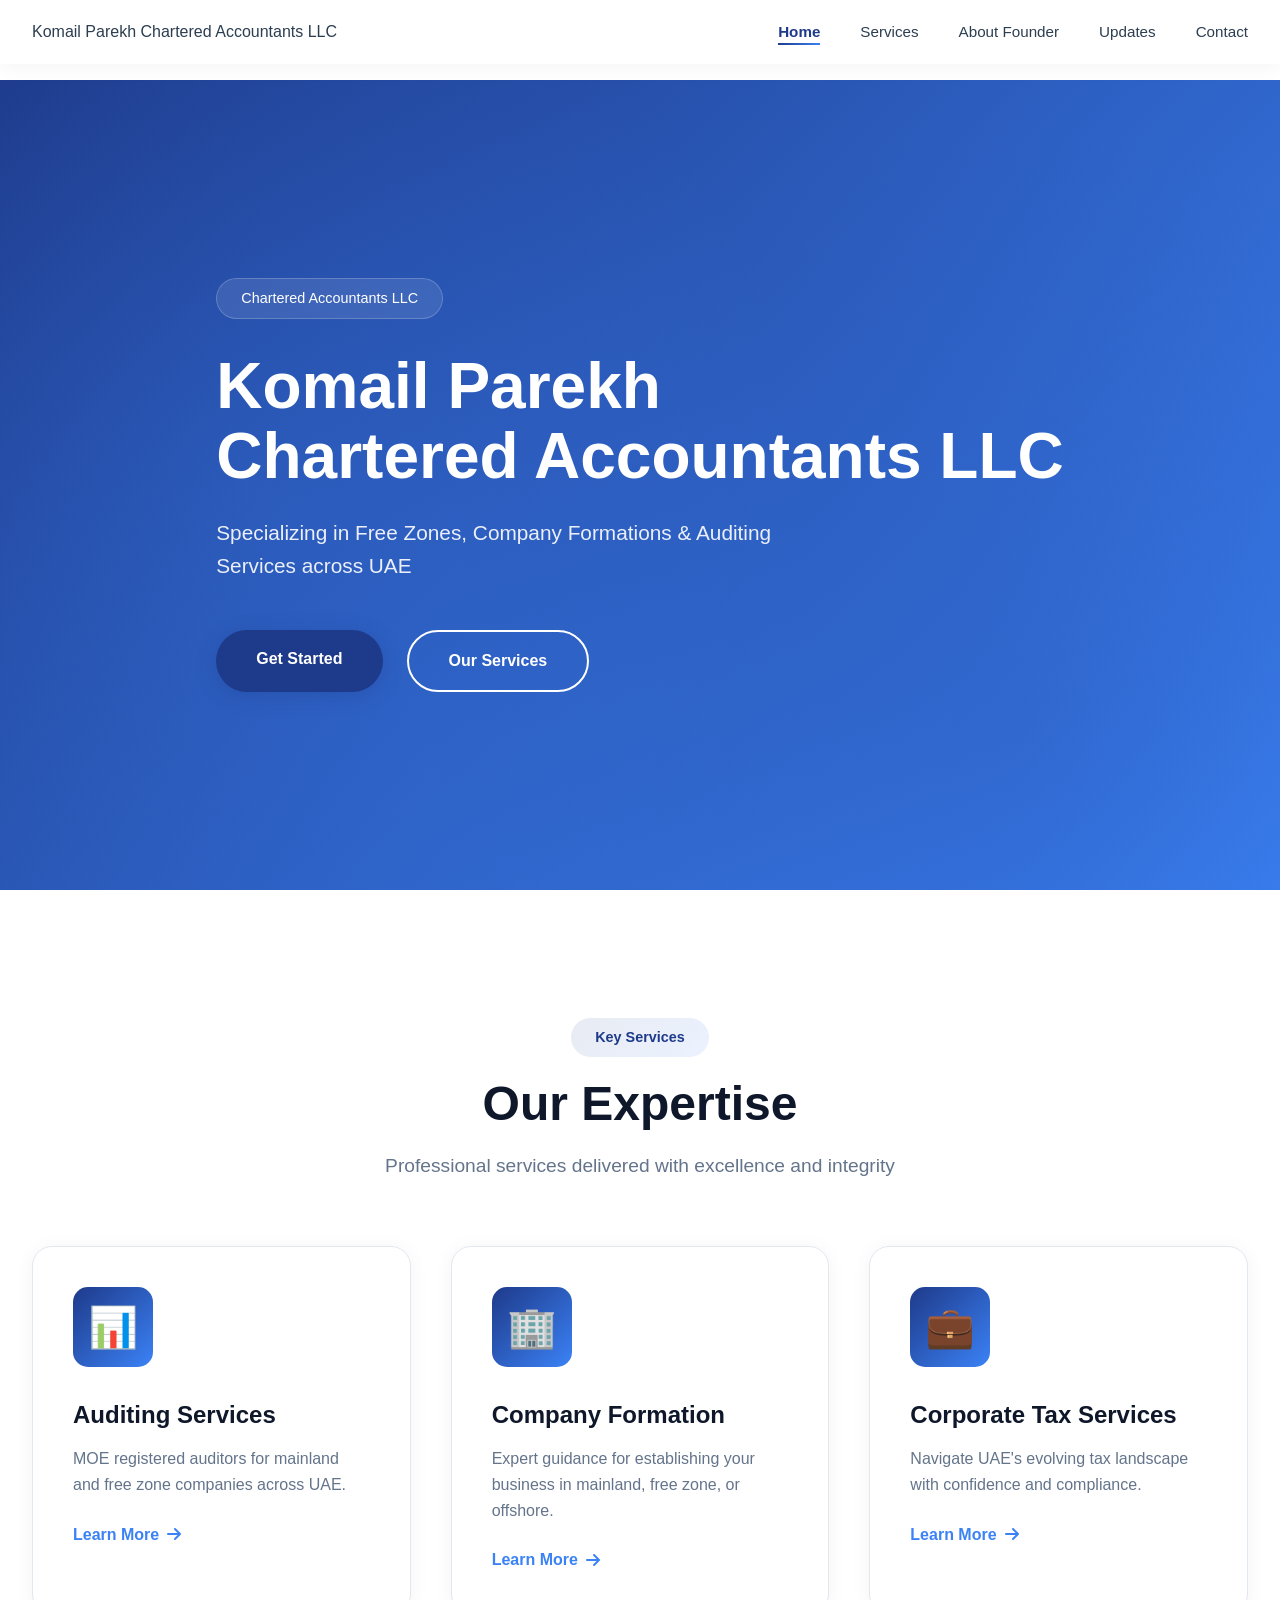
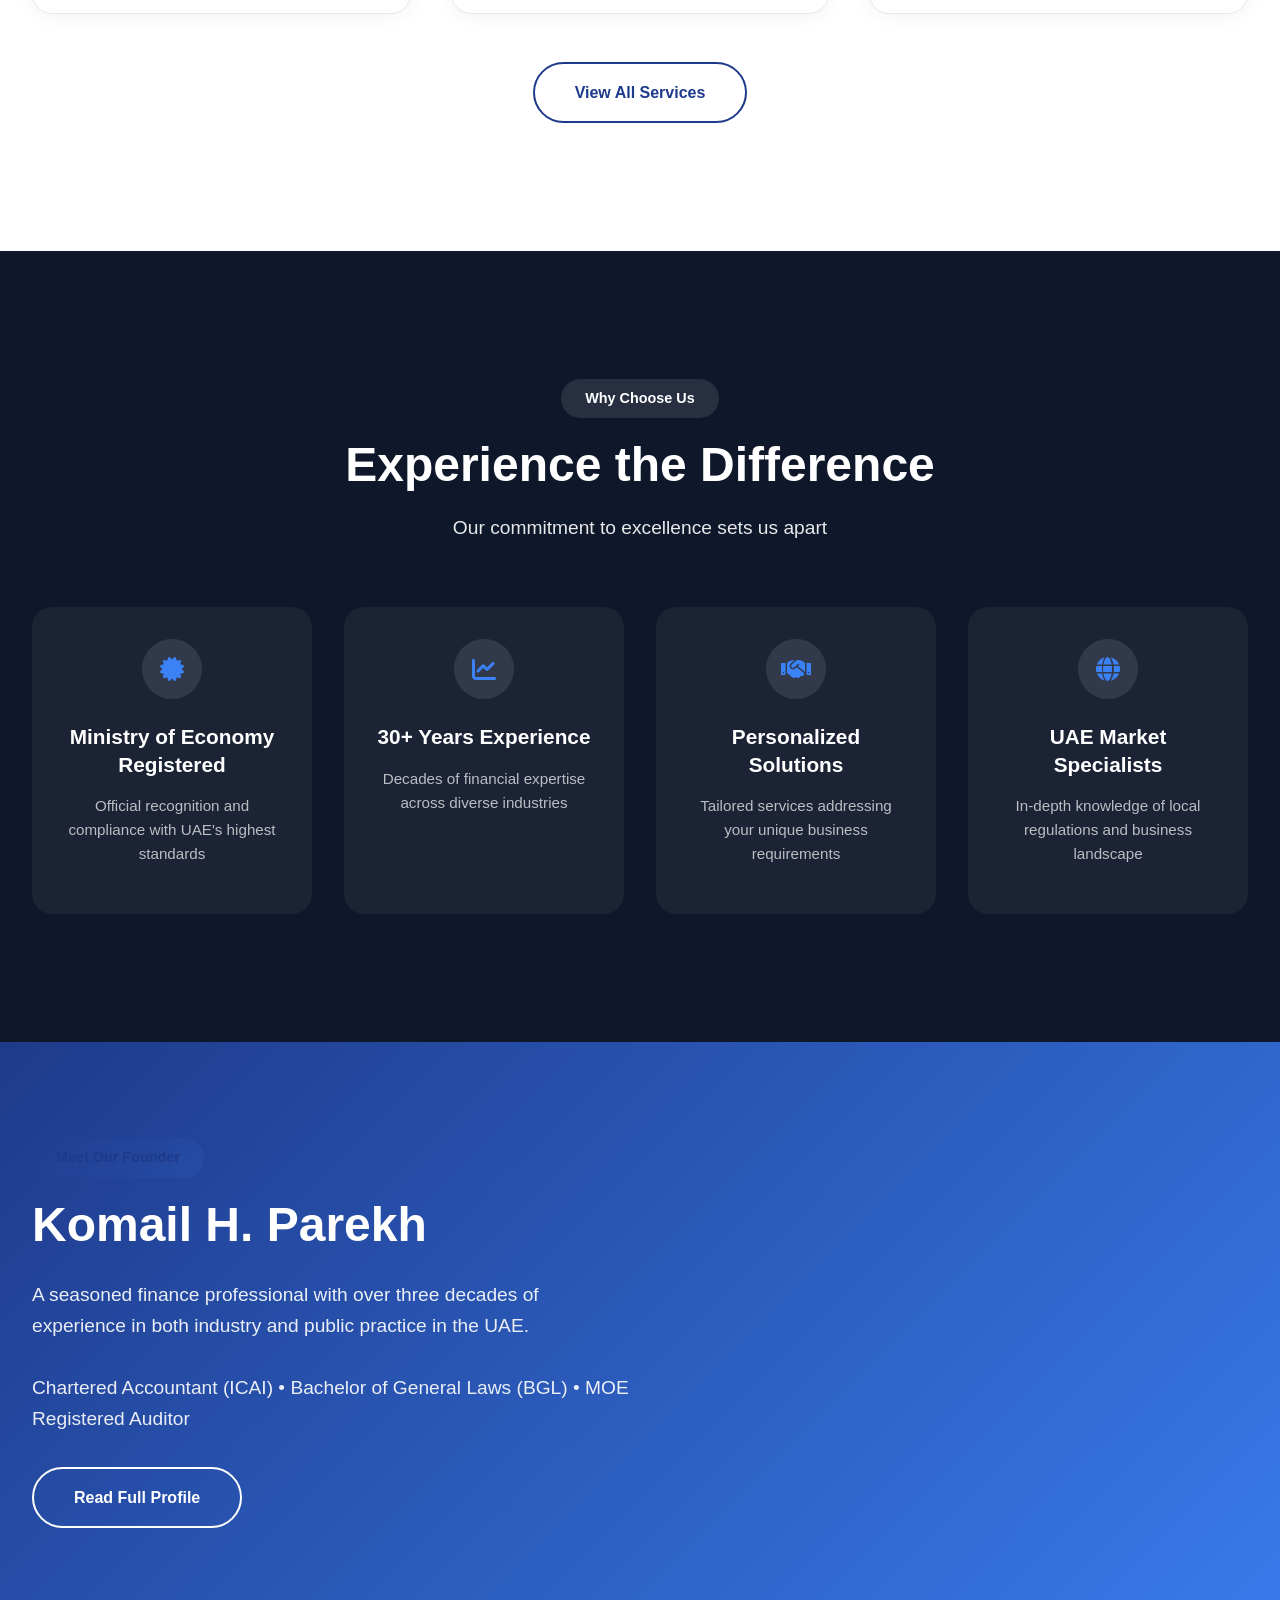
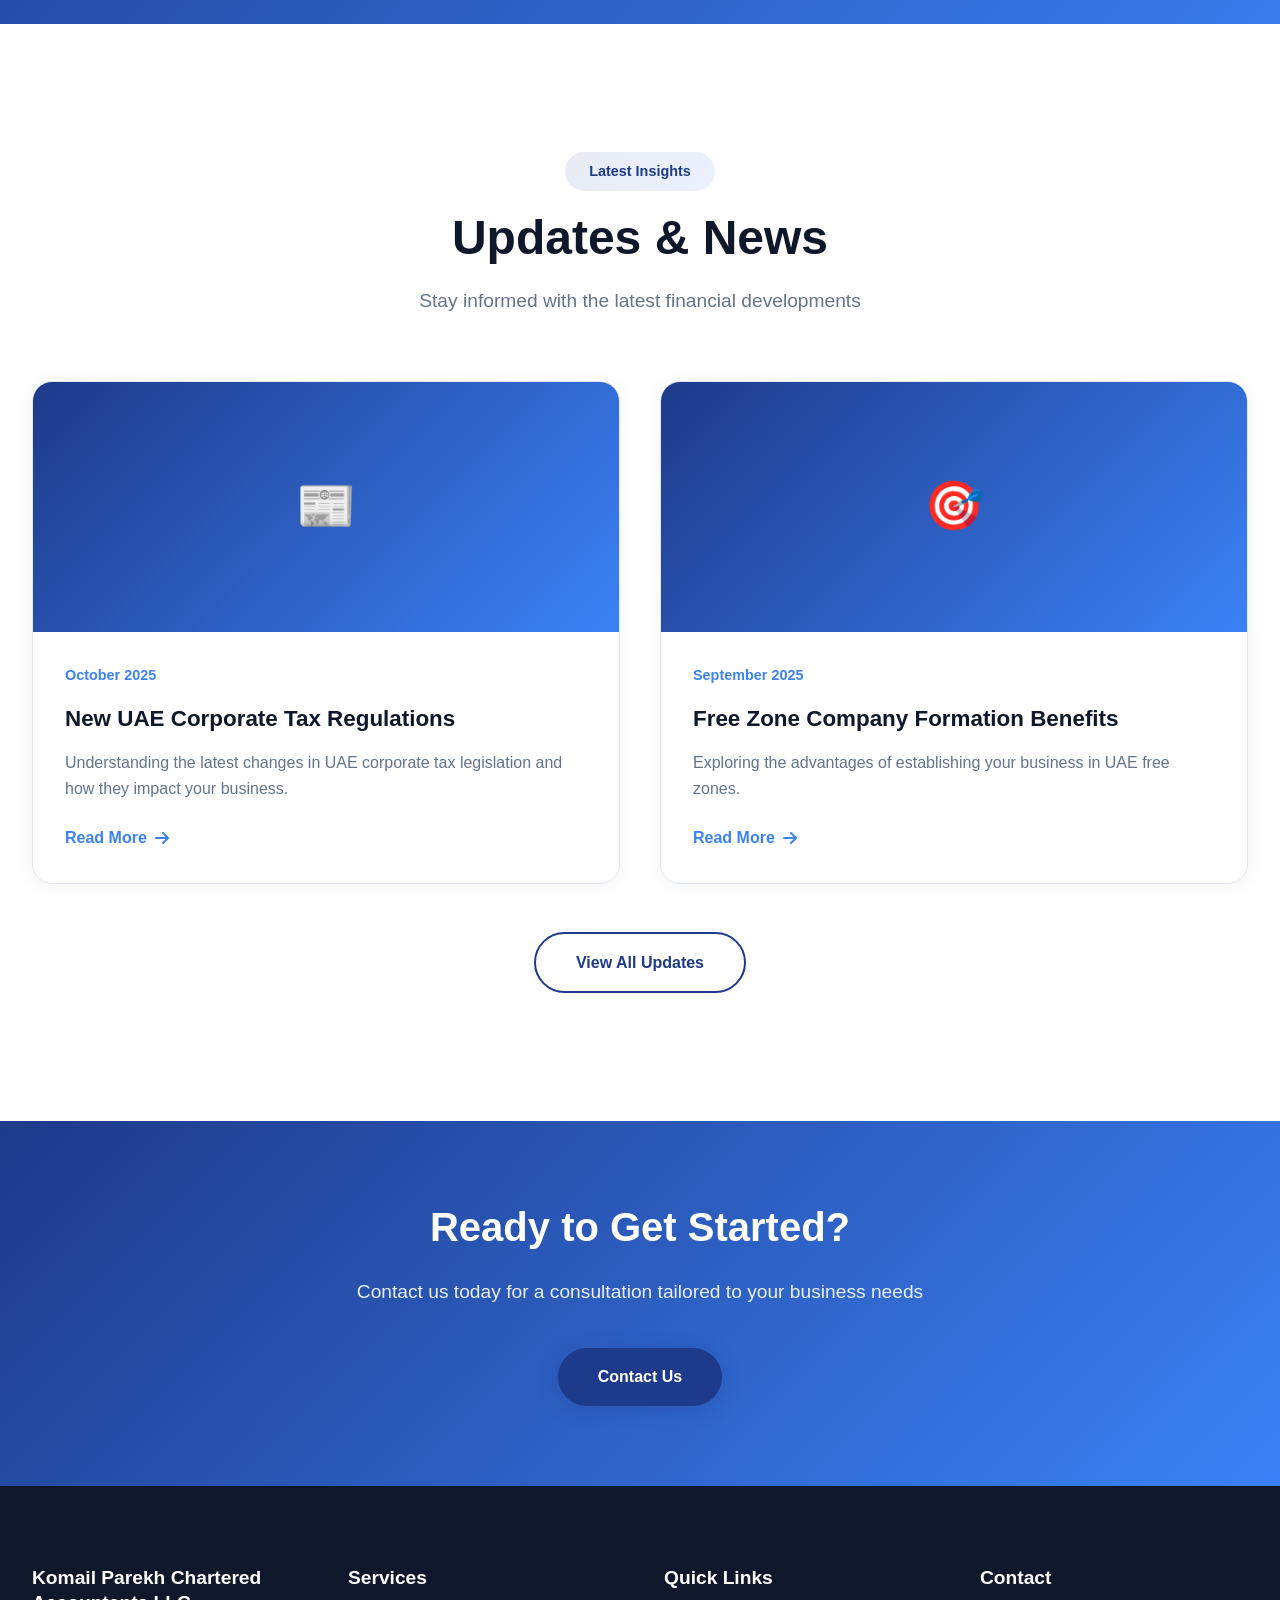
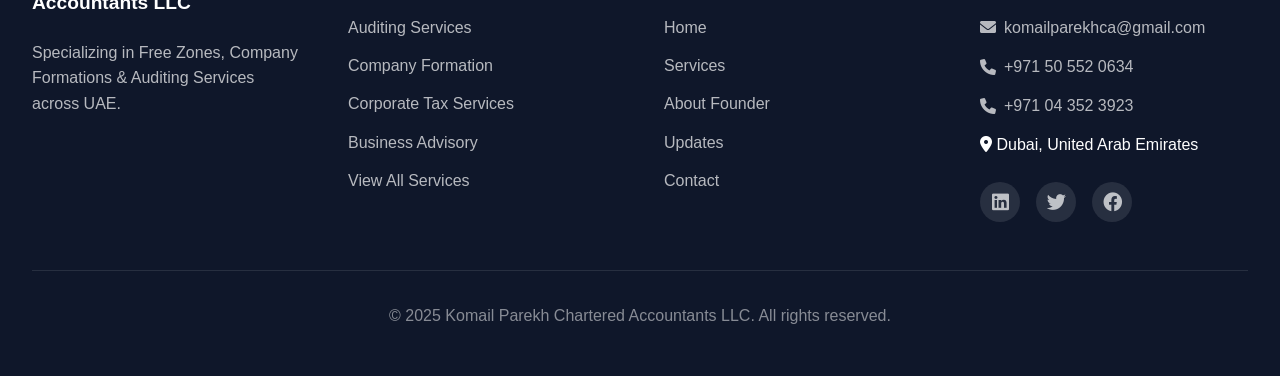
==== index.html @ 4aa8d6e7 "Fix HTML encoding issues in index.html" ====
<!DOCTYPE html>
<html lang="en">
<head>
    <meta charset="UTF-8">
    <meta name="viewport" content="width=device-width, initial-scale=1.0">
    <title>Komail Parekh Chartered Accountants LLC</title>
    <link rel="stylesheet" href="css/style.css">
    <link rel="stylesheet" href="https://cdnjs.cloudflare.com/ajax/libs/font-awesome/6.0.0/css/all.min.css">
</head>
<body>
    <!-- Navigation -->
    <nav id="navbar">
        <div class="nav-container">
            <div class="logo">Komail Parekh Chartered Accountants LLC</div>
            <ul class="nav-links" id="navLinks">
                <li><a href="index.html" class="active">Home</a></li>
                <li><a href="services.html">Services</a></li>
                <li><a href="about.html">About Founder</a></li>
                <li><a href="updates.html">Updates</a></li>
                <li><a href="contact.html">Contact</a></li>
            </ul>
            <div class="hamburger" id="hamburger">
                <div class="bar"></div>
                <div class="bar"></div>
                <div class="bar"></div>
            </div>
        </div>
    </nav>

    <!-- Hero Section -->
    <section class="hero" id="home">
        <div class="hero-content">
            <div class="hero-badge">Chartered Accountants LLC</div>
            <h1>Komail Parekh<br>Chartered Accountants LLC</h1>
            <p>Specializing in Free Zones, Company Formations & Auditing Services across UAE</p>
            <div class="cta-buttons">
                <a href="contact.html" class="btn btn-primary">Get Started</a>
                <a href="services.html" class="btn btn-secondary">Our Services</a>
            </div>
        </div>
    </section>

    <!-- Featured Services Section -->
    <section class="featured-services">
        <div class="section-header">
            <div class="section-badge">Key Services</div>
            <h2>Our Expertise</h2>
            <p>Professional services delivered with excellence and integrity</p>
        </div>
        <div class="featured-grid">
            <div class="featured-card">
                <div class="featured-icon">📊</div>
                <h3>Auditing Services</h3>
                <p>MOE registered auditors for mainland and free zone companies across UAE.</p>
                <a href="service-audit.html" class="featured-link">Learn More <i class="fas fa-arrow-right"></i></a>
            </div>
            <div class="featured-card">
                <div class="featured-icon">🏢</div>
                <h3>Company Formation</h3>
                <p>Expert guidance for establishing your business in mainland, free zone, or offshore.</p>
                <a href="service-company-formation.html" class="featured-link">Learn More <i class="fas fa-arrow-right"></i></a>
            </div>
            <div class="featured-card">
                <div class="featured-icon">💼</div>
                <h3>Corporate Tax Services</h3>
                <p>Navigate UAE's evolving tax landscape with confidence and compliance.</p>
                <a href="service-tax.html" class="featured-link">Learn More <i class="fas fa-arrow-right"></i></a>
            </div>
        </div>
        <div class="view-all-container">
            <a href="services.html" class="btn btn-outline">View All Services</a>
        </div>
    </section>

    <!-- Why Choose Us Section -->
    <section class="why-choose-us">
        <div class="section-header light">
            <div class="section-badge">Why Choose Us</div>
            <h2>Experience the Difference</h2>
            <p>Our commitment to excellence sets us apart</p>
        </div>
        <div class="features-grid">
            <div class="feature-card">
                <div class="feature-icon"><i class="fas fa-certificate"></i></div>
                <h3>Ministry of Economy Registered</h3>
                <p>Official recognition and compliance with UAE's highest standards</p>
            </div>
            <div class="feature-card">
                <div class="feature-icon"><i class="fas fa-chart-line"></i></div>
                <h3>30+ Years Experience</h3>
                <p>Decades of financial expertise across diverse industries</p>
            </div>
            <div class="feature-card">
                <div class="feature-icon"><i class="fas fa-handshake"></i></div>
                <h3>Personalized Solutions</h3>
                <p>Tailored services addressing your unique business requirements</p>
            </div>
            <div class="feature-card">
                <div class="feature-icon"><i class="fas fa-globe"></i></div>
                <h3>UAE Market Specialists</h3>
                <p>In-depth knowledge of local regulations and business landscape</p>
            </div>
        </div>
    </section>

    <!-- Founder Highlight -->
    <section class="founder-highlight">
        <div class="founder-container">
            <div class="founder-content">
                <div class="section-badge">Meet Our Founder</div>
                <h2>Komail H. Parekh</h2>
                <p>A seasoned finance professional with over three decades of experience in both industry and public practice in the UAE.</p>
                <p class="founder-credentials">Chartered Accountant (ICAI) • Bachelor of General Laws (BGL) • MOE Registered Auditor</p>
                <a href="about.html" class="btn btn-outline-light">Read Full Profile</a>
            </div>
        </div>
    </section>

    <!-- Updates Preview -->
    <section class="updates-preview">
        <div class="section-header">
            <div class="section-badge">Latest Insights</div>
            <h2>Updates & News</h2>
            <p>Stay informed with the latest financial developments</p>
        </div>
        <div class="updates-grid">
            <div class="update-card">
                <div class="update-image">📰</div>
                <div class="update-content">
                    <div class="update-date">October 2025</div>
                    <h3>New UAE Corporate Tax Regulations</h3>
                    <p>Understanding the latest changes in UAE corporate tax legislation and how they impact your business.</p>
                    <a href="updates.html" class="read-more">Read More <i class="fas fa-arrow-right"></i></a>
                </div>
            </div>
            <div class="update-card">
                <div class="update-image">🎯</div>
                <div class="update-content">
                    <div class="update-date">September 2025</div>
                    <h3>Free Zone Company Formation Benefits</h3>
                    <p>Exploring the advantages of establishing your business in UAE free zones.</p>
                    <a href="updates.html" class="read-more">Read More <i class="fas fa-arrow-right"></i></a>
                </div>
            </div>
        </div>
        <div class="view-all-container">
            <a href="updates.html" class="btn btn-outline">View All Updates</a>
        </div>
    </section>

    <!-- Contact CTA -->
    <section class="contact-cta">
        <div class="cta-container">
            <h2>Ready to Get Started?</h2>
            <p>Contact us today for a consultation tailored to your business needs</p>
            <a href="contact.html" class="btn btn-primary">Contact Us</a>
        </div>
    </section>

    <!-- Footer -->
    <footer>
        <div class="footer-container">
            <div class="footer-section">
                <h3>Komail Parekh Chartered Accountants LLC</h3>
                <p>Specializing in Free Zones, Company Formations & Auditing Services across UAE.</p>
            </div>
            <div class="footer-section">
                <h3>Services</h3>
                <ul>
                    <li><a href="service-audit.html">Auditing Services</a></li>
                    <li><a href="service-company-formation.html">Company Formation</a></li>
                    <li><a href="service-tax.html">Corporate Tax Services</a></li>
                    <li><a href="service-advisory.html">Business Advisory</a></li>
                    <li><a href="services.html">View All Services</a></li>
                </ul>
            </div>
            <div class="footer-section">
                <h3>Quick Links</h3>
                <ul>
                    <li><a href="index.html">Home</a></li>
                    <li><a href="services.html">Services</a></li>
                    <li><a href="about.html">About Founder</a></li>
                    <li><a href="updates.html">Updates</a></li>
                    <li><a href="contact.html">Contact</a></li>
                </ul>
            </div>
            <div class="footer-section">
                <h3>Contact</h3>
                <ul>
                    <li><a href="mailto:info@komailparekh.com"><i class="fas fa-envelope"></i> komailparekhca@gmail.com</a></li>
                    <li><a href="tel:+971"><i class="fas fa-phone"></i> +971 50 552 0634</a></li>
                    <li><a href="tel:+971"><i class="fas fa-phone"></i> +971 04 352 3923</a></li>
                    <li><i class="fas fa-map-marker-alt"></i> Dubai, United Arab Emirates</li>
                </ul>
                <div class="social-icons">
                    <a href="#"><i class="fab fa-linkedin"></i></a>
                    <a href="#"><i class="fab fa-twitter"></i></a>
                    <a href="#"><i class="fab fa-facebook"></i></a>
                </div>
            </div>
        </div>
        <div class="footer-bottom">
            <p>&copy; 2025 Komail Parekh Chartered Accountants LLC. All rights reserved.</p>
        </div>
    </footer>

    <script src="js/script.js"></script>
</body>

</html>
---- css/style.css ----
/* General Styles */
* {
    margin: 0;
    padding: 0;
    box-sizing: border-box;
}

:root {
    --primary-color: #1e3a8a;
    --secondary-color: #3b82f6;
    --accent-color: #e0f2fe;
    --text-color: #2c3e50;
    --light-text: #64748b;
    --bg-color: #ffffff;
    --light-bg: #f8fafc;
    --dark-bg: #0f172a;
    --border-color: #e2e8f0;
    --container-width: 1400px;
    --transition: all 0.3s ease;
    --shadow-sm: 0 2px 20px rgba(0, 0, 0, 0.05);
    --shadow-md: 0 4px 30px rgba(0, 0, 0, 0.1);
    --shadow-lg: 0 10px 50px rgba(30, 58, 138, 0.15);
    --border-radius: 20px;
    --gradient: linear-gradient(135deg, #1e3a8a 0%, #3b82f6 100%);
}

body {
    font-family: 'Segoe UI', Tahoma, Geneva, Verdana, sans-serif;
    overflow-x: hidden;
    background: var(--bg-color);
    color: var(--text-color);
    line-height: 1.6;
}

h1, h2, h3, h4, h5, h6 {
    font-weight: 700;
    line-height: 1.3;
    color: var(--dark-bg);
}

p {
    margin-bottom: 1rem;
}

a {
    text-decoration: none;
    color: var(--primary-color);
    transition: var(--transition);
}

ul {
    list-style: none;
}

.container {
    max-width: var(--container-width);
    margin: 0 auto;
    padding: 0 2rem;
}

/* Buttons */
.btn {
    display: inline-block;
    padding: 1rem 2.5rem;
    border-radius: 50px;
    font-size: 1rem;
    font-weight: 600;
    cursor: pointer;
    transition: var(--transition);
    text-align: center;
}

.btn-primary {
    background: var(--primary-color);
    color: white;
    box-shadow: 0 4px 20px rgba(30, 58, 138, 0.3);
    border: none;
}

.btn-primary:hover {
    background: #15296d;
    transform: translateY(-2px);
    box-shadow: 0 6px 30px rgba(30, 58, 138, 0.4);
}

.btn-secondary {
    background: transparent;
    color: white;
    border: 2px solid white;
}

.btn-secondary:hover {
    background: rgba(255, 255, 255, 0.1);
    transform: translateY(-2px);
}

.btn-outline {
    background: transparent;
    color: var(--primary-color);
    border: 2px solid var(--primary-color);
}

.btn-outline:hover {
    background: var(--primary-color);
    color: white;
    transform: translateY(-2px);
}

.btn-outline-light {
    background: transparent;
    color: white;
    border: 2px solid white;
}

.btn-outline-light:hover {
    background: rgba(255, 255, 255, 0.1);
    transform: translateY(-2px);
}

/* Navigation */
nav {
    position: fixed;
    top: 0;
    width: 100%;
    background: rgba(255, 255, 255, 0.98);
    backdrop-filter: blur(10px);
    box-shadow: var(--shadow-sm);
    z-index: 1000;
    transition: var(--transition);
}

nav.scrolled {
    box-shadow: var(--shadow-md);
}

.nav-container {
    max-width: var(--container-width);
    margin: 0 auto;
    display: flex;
    justify-content: space-between;
    align-items: center;
    padding: 1.2rem 2rem;
}

.logo {
    display: flex;
    align-items: center;
}

.logo a {
    display: flex;
    align-items: center;
    text-decoration: none;
}

.logo img {
    height: 50px;
    width: auto;
    max-width: 250px;
    object-fit: contain;
    transition: var(--transition);
}

.logo img:hover {
    opacity: 0.8;
}

.nav-links {
    display: flex;
    gap: 2.5rem;
}

.nav-links a {
    text-decoration: none;
    color: var(--text-color);
    font-weight: 500;
    font-size: 0.95rem;
    position: relative;
}

.nav-links a::after {
    content: '';
    position: absolute;
    bottom: -5px;
    left: 0;
    width: 0;
    height: 2px;
    background: var(--gradient);
    transition: width 0.3s ease;
}

.nav-links a:hover::after,
.nav-links a.active::after {
    width: 100%;
}

.nav-links a.active {
    color: var(--primary-color);
    font-weight: 600;
}

.hamburger {
    display: none;
    cursor: pointer;
    z-index: 1001;
}

.hamburger .bar {
    width: 25px;
    height: 3px;
    margin: 5px 0;
    background-color: var(--text-color);
    transition: var(--transition);
}

/* Hero Section */
.hero {
    margin-top: 80px;
    min-height: 90vh;
    background: var(--gradient);
    position: relative;
    display: flex;
    align-items: center;
    overflow: hidden;
}

.hero::before {
    content: '';
    position: absolute;
    top: 0;
    left: 0;
    right: 0;
    bottom: 0;
    background: 
        radial-gradient(circle at 20% 50%, rgba(59, 130, 246, 0.2) 0%, transparent 50%),
        radial-gradient(circle at 80% 80%, rgba(30, 58, 138, 0.2) 0%, transparent 50%);
    animation: pulse 8s ease-in-out infinite;
}

@keyframes pulse {
    0%, 100% { opacity: 1; }
    50% { opacity: 0.8; }
}

.hero-content {
    max-width: var(--container-width);
    margin: 0 auto;
    padding: 0 2rem;
    position: relative;
    z-index: 1;
}

.hero-badge {
    display: inline-block;
    padding: 0.5rem 1.5rem;
    background: rgba(255, 255, 255, 0.1);
    backdrop-filter: blur(10px);
    border: 1px solid rgba(255, 255, 255, 0.2);
    border-radius: 50px;
    color: white;
    font-size: 0.9rem;
    margin-bottom: 2rem;
    animation: fadeInUp 0.8s ease;
}

.hero h1 {
    font-size: 4rem;
    color: white;
    margin-bottom: 1.5rem;
    line-height: 1.1;
    font-weight: 800;
    animation: fadeInUp 0.8s ease 0.2s backwards;
}

.hero p {
    font-size: 1.3rem;
    color: rgba(255, 255, 255, 0.9);
    margin-bottom: 3rem;
    max-width: 600px;
    animation: fadeInUp 0.8s ease 0.4s backwards;
}

.cta-buttons {
    display: flex;
    gap: 1.5rem;
    animation: fadeInUp 0.8s ease 0.6s backwards;
}

/* Page Header */
.page-header {
    margin-top: 80px;
    padding: 6rem 0;
    background: var(--gradient);
    color: white;
    text-align: center;
}

.page-header-content {
    max-width: 800px;
    margin: 0 auto;
    padding: 0 2rem;
}

.page-header h1 {
    font-size: 3.5rem;
    color: white;
    margin-bottom: 1rem;
}

.page-header p {
    font-size: 1.3rem;
    color: rgba(255, 255, 255, 0.9);
    max-width: 600px;
    margin: 0 auto;
}

/* Service Header */
.service-header {
    margin-top: 80px;
    padding: 8rem 0;
    background: var(--gradient);
    color: white;
    text-align: center;
    position: relative;
    overflow: hidden;
}

.service-header::before {
    content: '';
    position: absolute;
    top: 0;
    left: 0;
    right: 0;
    bottom: 0;
    background-size: cover;
    background-position: center;
    opacity: 0.2;
    mix-blend-mode: overlay;
}

.audit-bg::before {
    background-image: url('../images/audit-bg.jpg');
}

.service-header-content {
    max-width: 800px;
    margin: 0 auto;
    padding: 0 2rem;
    position: relative;
    z-index: 1;
}

.service-badge {
    display: inline-block;
    padding: 0.5rem 1.5rem;
    background: rgba(255, 255, 255, 0.1);
    backdrop-filter: blur(10px);
    border: 1px solid rgba(255, 255, 255, 0.2);
    border-radius: 50px;
    color: white;
    font-size: 0.9rem;
    margin-bottom: 2rem;
}

.service-header h1 {
    font-size: 3.5rem;
    color: white;
    margin-bottom: 1rem;
}

.service-header p {
    font-size: 1.3rem;
    color: rgba(255, 255, 255, 0.9);
    max-width: 600px;
    margin: 0 auto;
}

/* Section Header */
.section-header {
    text-align: center;
    margin-bottom: 4rem;
}

.section-header.light {
    color: white;
}

.section-header.light h2 {
    color: white;
}

.section-badge {
    display: inline-block;
    padding: 0.5rem 1.5rem;
    background: linear-gradient(135deg, rgba(30, 58, 138, 0.1) 0%, rgba(59, 130, 246, 0.1) 100%);
    border-radius: 50px;
    color: var(--primary-color);
    font-size: 0.9rem;
    font-weight: 600;
    margin-bottom: 1rem;
}

.section-header.light .section-badge {
    background: rgba(255, 255, 255, 0.1);
    color: white;
}

.section-header h2 {
    font-size: 3rem;
    margin-bottom: 1rem;
    font-weight: 800;
}

.section-header p {
    font-size: 1.2rem;
    color: var(--light-text);
    max-width: 600px;
    margin: 0 auto;
}

.section-header.light p {
    color: rgba(255, 255, 255, 0.9);
}

/* Featured Services Section */
.featured-services {
    padding: 8rem 2rem;
    max-width: var(--container-width);
    margin: 0 auto;
}

.featured-grid {
    display: grid;
    grid-template-columns: repeat(auto-fit, minmax(350px, 1fr));
    gap: 2.5rem;
    margin-bottom: 3rem;
}

.featured-card {
    background: white;
    padding: 2.5rem;
    border-radius: var(--border-radius);
    box-shadow: var(--shadow-sm);
    transition: var(--transition);
    border: 1px solid var(--border-color);
}

.featured-card:hover {
    transform: translateY(-10px);
    box-shadow: var(--shadow-lg);
}

.featured-icon {
    width: 80px;
    height: 80px;
    background: var(--gradient);
    border-radius: 15px;
    display: flex;
    align-items: center;
    justify-content: center;
    font-size: 2.5rem;
    margin-bottom: 2rem;
    color: white;
}

.featured-card h3 {
    font-size: 1.5rem;
    margin-bottom: 1rem;
}

.featured-card p {
    color: var(--light-text);
    margin-bottom: 1.5rem;
}

.featured-link {
    color: var(--secondary-color);
    font-weight: 600;
    display: inline-flex;
    align-items: center;
    gap: 0.5rem;
    transition: var(--transition);
}

.featured-link:hover {
    gap: 0.8rem;
    color: var(--primary-color);
}

.view-all-container {
    text-align: center;
    margin-top: 2rem;
}

/* Why Choose Us */
.why-choose-us {
    padding: 8rem 2rem;
    background: var(--dark-bg);
    color: white;
}

.features-grid {
    max-width: var(--container-width);
    margin: 0 auto;
    display: grid;
    grid-template-columns: repeat(auto-fit, minmax(250px, 1fr));
    gap: 2rem;
}

.feature-card {
    background: rgba(255, 255, 255, 0.05);
    border-radius: var(--border-radius);
    padding: 2rem;
    text-align: center;
    transition: var(--transition);
}

.feature-card:hover {
    transform: translateY(-10px);
    background: rgba(255, 255, 255, 0.1);
}

.feature-icon {
    width: 60px;
    height: 60px;
    background: rgba(255, 255, 255, 0.1);
    border-radius: 50%;
    display: flex;
    align-items: center;
    justify-content: center;
    font-size: 1.5rem;
    margin: 0 auto 1.5rem;
    color: var(--secondary-color);
}

.feature-card h3 {
    color: white;
    font-size: 1.3rem;
    margin-bottom: 1rem;
}

.feature-card p {
    color: rgba(255, 255, 255, 0.7);
    font-size: 0.95rem;
}

/* Founder Highlight */
.founder-highlight {
    padding: 6rem 2rem;
    background: url('../images/pattern-bg.jpg') center/cover;
    background-color: var(--primary-color);
    position: relative;
}

.founder-highlight::before {
    content: '';
    position: absolute;
    top: 0;
    left: 0;
    right: 0;
    bottom: 0;
    background: var(--gradient);
    opacity: 0.9;
}

.founder-container {
    max-width: var(--container-width);
    margin: 0 auto;
    position: relative;
    z-index: 1;
}

.founder-content {
    color: white;
    max-width: 600px;
}

.founder-content h2 {
    font-size: 3rem;
    color: white;
    margin-bottom: 1.5rem;
}

.founder-content p {
    font-size: 1.2rem;
    color: rgba(255, 255, 255, 0.9);
    margin-bottom: 2rem;
}

.founder-credentials {
    font-size: 1.1rem;
    color: rgba(255, 255, 255, 0.8);
    margin-bottom: 2.5rem;
}

/* Founder Spotlight Section */
.founder-spotlight {
    padding: 5rem 0;
    background-color: var(--light-bg);
}

.founder-spotlight-content {
    display: flex;
    align-items: center;
    gap: 3rem;
    max-width: 1100px;
    margin: 0 auto;
}

.founder-image {
    flex: 0 0 350px;
}

.founder-image img {
    width: 100%;
    height: auto;
    border-radius: 10px;
    box-shadow: var(--shadow-md);
    transition: transform 0.3s ease;
}

.founder-image img:hover {
    transform: scale(1.02);
}

.founder-details {
    flex: 1;
}

.founder-details h2 {
    color: var(--primary-color);
    font-size: 1.8rem;
    margin-bottom: 0.5rem;
}

.founder-details h3 {
    font-size: 2.2rem;
    margin-bottom: 0.5rem;
    color: var(--dark-bg);
}

.founder-title {
    color: var(--secondary-color);
    font-size: 1.2rem;
    font-weight: 500;
    margin-bottom: 1.5rem;
}

.founder-details p {
    color: var(--light-text);
    line-height: 1.8;
    margin-bottom: 1.5rem;
}

.founder-details .btn {
    margin-top: 1rem;
}

/* Updates Preview */
.updates-preview {
    padding: 8rem 2rem;
    max-width: var(--container-width);
    margin: 0 auto;
}

.updates-grid {
    display: grid;
    grid-template-columns: repeat(auto-fit, minmax(350px, 1fr));
    gap: 2.5rem;
    margin-bottom: 3rem;
}

.update-card {
    background: white;
    border-radius: var(--border-radius);
    overflow: hidden;
    box-shadow: var(--shadow-sm);
    transition: var(--transition);
    border: 1px solid var(--border-color);
}

.update-card:hover {
    transform: translateY(-10px);
    box-shadow: var(--shadow-lg);
}

.update-image {
    width: 100%;
    height: 250px;
    background: var(--gradient);
    display: flex;
    align-items: center;
    justify-content: center;
    font-size: 3rem;
    color: white;
}

.update-content {
    padding: 2rem;
}

.update-date {
    color: var(--secondary-color);
    font-size: 0.9rem;
    font-weight: 600;
    margin-bottom: 1rem;
}

.update-card h3 {
    font-size: 1.4rem;
    margin-bottom: 1rem;
    line-height: 1.4;
}

.update-card p {
    color: var(--light-text);
    margin-bottom: 1.5rem;
}

.read-more {
    color: var(--secondary-color);
    font-weight: 600;
    display: inline-flex;
    align-items: center;
    gap: 0.5rem;
    transition: var(--transition);
}

.read-more:hover {
    gap: 1rem;
    color: var(--primary-color);
}

/* Contact CTA */
.contact-cta {
    padding: 5rem 2rem;
    background: var(--gradient);
    text-align: center;
    color: white;
}

.cta-container {
    max-width: 700px;
    margin: 0 auto;
}

.contact-cta h2 {
    font-size: 2.5rem;
    color: white;
    margin-bottom: 1.5rem;
}

.contact-cta p {
    font-size: 1.2rem;
    color: rgba(255, 255, 255, 0.9);
    margin-bottom: 2.5rem;
}

/* Footer */
footer {
    background: var(--dark-bg);
    color: white;
    padding: 5rem 2rem 2rem;
}

.footer-container {
    max-width: var(--container-width);
    margin: 0 auto;
    display: grid;
    grid-template-columns: repeat(auto-fit, minmax(250px, 1fr));
    gap: 3rem;
    margin-bottom: 3rem;
}

.footer-section h3 {
    color: white;
    margin-bottom: 1.5rem;
    font-size: 1.2rem;
}

.footer-section p {
    color: rgba(255, 255, 255, 0.7);
    margin-bottom: 1rem;
}

.footer-section ul li {
    margin-bottom: 0.8rem;
}

.footer-section a {
    color: rgba(255, 255, 255, 0.7);
    text-decoration: none;
    transition: var(--transition);
    display: inline-flex;
    align-items: center;
    gap: 0.5rem;
}

.footer-section a:hover {
    color: var(--secondary-color);
}

.social-icons {
    display: flex;
    gap: 1rem;
    margin-top: 1.5rem;
}

.social-icons a {
    width: 40px;
    height: 40px;
    border-radius: 50%;
    background: rgba(255, 255, 255, 0.1);
    display: flex;
    align-items: center;
    justify-content: center;
    font-size: 1.2rem;
}

.social-icons a:hover {
    background: rgba(255, 255, 255, 0.2);
    transform: translateY(-5px);
}

.footer-bottom {
    text-align: center;
    padding-top: 2rem;
    border-top: 1px solid rgba(255, 255, 255, 0.1);
    color: rgba(255, 255, 255, 0.5);
}

/* Services Overview Page */
.services-overview {
    padding: 5rem 2rem 8rem;
    max-width: var(--container-width);
    margin: 0 auto;
}

.services-grid {
    display: grid;
    grid-template-columns: repeat(auto-fit, minmax(350px, 1fr));
    gap: 2.5rem;
}

.service-card {
    background: white;
    padding: 3rem 2rem;
    border-radius: var(--border-radius);
    box-shadow: var(--shadow-sm);
    transition: var(--transition);
    border: 1px solid var(--border-color);
    text-align: center;
}

.service-card:hover {
    transform: translateY(-10px);
    box-shadow: var(--shadow-lg);
}

.service-icon {
    width: 80px;
    height: 80px;
    background: var(--gradient);
    border-radius: 15px;
    display: flex;
    align-items: center;
    justify-content: center;
    font-size: 2.5rem;
    margin: 0 auto 2rem;
    color: white;
}

.service-card h3 {
    font-size: 1.5rem;
    margin-bottom: 1rem;
}

.service-card p {
    color: var(--light-text);
    margin-bottom: 2rem;
}

/* Testimonials */
.testimonials {
    padding: 5rem 2rem;
    background: var(--light-bg);
}

.testimonial-slider {
    max-width: var(--container-width);
    margin: 0 auto;
    display: flex;
    flex-wrap: nowrap;
    overflow-x: auto;
    gap: 2rem;
    padding-bottom: 2rem;
    scrollbar-width: none;
    -ms-overflow-style: none;
}

.testimonial-slider::-webkit-scrollbar {
    display: none;
}

.testimonial {
    min-width: 400px;
    flex: 0 0 400px;
}

.testimonial-content {
    background: white;
    padding: 2.5rem;
    border-radius: var(--border-radius);
    box-shadow: var(--shadow-sm);
    position: relative;
}

.testimonial-content::before {
    content: '"';
    position: absolute;
    top: 1rem;
    left: 1.5rem;
    font-size: 5rem;
    line-height: 1;
    color: rgba(59, 130, 246, 0.1);
    font-family: Georgia, serif;
}

.testimonial-content p {
    margin-bottom: 1.5rem;
    font-style: italic;
    line-height: 1.8;
    color: var(--text-color);
    position: relative;
    z-index: 1;
}

.testimonial-author h4 {
    color: var(--primary-color);
    margin-bottom: 0.2rem;
}

.testimonial-author p {
    color: var(--light-text);
    font-size: 0.9rem;
    margin-bottom: 0;
}

/* Service Description */
.service-description {
    padding: 5rem 2rem;
}

.service-content {
    max-width: 800px;
    margin: 0 auto;
    text-align: center;
}

.service-main-icon {
    font-size: 4rem;
    margin-bottom: 2rem;
}

.service-content h2 {
    font-size: 2.5rem;
    margin-bottom: 2rem;
}

.service-content p {
    line-height: 1.8;
    margin-bottom: 1.5rem;
    color: var(--light-text);
}

/* Service Features */
.service-features {
    padding: 5rem 2rem;
    background: var(--light-bg);
}

.service-features h2 {
    text-align: center;
    font-size: 2.2rem;
    margin-bottom: 3rem;
}

.features-flex {
    display: flex;
    flex-wrap: wrap;
    gap: 2rem;
    justify-content: center;
    max-width: var(--container-width);
    margin: 0 auto;
}

.feature-box {
    background: white;
    padding: 2.5rem;
    border-radius: var(--border-radius);
    box-shadow: var(--shadow-sm);
    transition: var(--transition);
    flex: 1 1 300px;
    max-width: 400px;
    text-align: center;
}

.feature-box:hover {
    transform: translateY(-10px);
    box-shadow: var(--shadow-lg);
}

.feature-box-icon {
    width: 70px;
    height: 70px;
    border-radius: 50%;
    background: var(--gradient);
    display: flex;
    align-items: center;
    justify-content: center;
    font-size: 1.8rem;
    color: white;
    margin: 0 auto 1.5rem;
}

.feature-box h3 {
    font-size: 1.4rem;
    margin-bottom: 1rem;
}

.feature-box p {
    color: var(--light-text);
    line-height: 1.7;
}

/* Service Benefits */
.service-benefits {
    padding: 5rem 2rem;
}

.service-benefits h2 {
    text-align: center;
    font-size: 2.2rem;
    margin-bottom: 3rem;
}

.benefits-grid {
    display: grid;
    grid-template-columns: repeat(auto-fit, minmax(250px, 1fr));
    gap: 2rem;
    max-width: var(--container-width);
    margin: 0 auto;
}

.benefit-card {
    background: white;
    padding: 2rem;
    border-radius: var(--border-radius);
    box-shadow: var(--shadow-sm);
    transition: var(--transition);
    border: 1px solid var(--border-color);
    text-align: center;
}

.benefit-card:hover {
    transform: translateY(-10px);
    box-shadow: var(--shadow-lg);
}

.benefit-icon {
    width: 60px;
    height: 60px;
    border-radius: 50%;
    background: var(--gradient);
    display: flex;
    align-items: center;
    justify-content: center;
    font-size: 1.5rem;
    color: white;
    margin: 0 auto 1.5rem;
}

.benefit-card h3 {
    font-size: 1.3rem;
    margin-bottom: 1rem;
}

.benefit-card p {
    color: var(--light-text);
    line-height: 1.7;
}

/* Service Process */
.service-process {
    padding: 5rem 2rem;
    background: var(--light-bg);
}

.service-process h2 {
    text-align: center;
    font-size: 2.2rem;
    margin-bottom: 4rem;
}

.process-timeline {
    display: flex;
    flex-wrap: wrap;
    gap: 2rem;
    justify-content: center;
    max-width: var(--container-width);
    margin: 0 auto;
    position: relative;
}

.process-timeline::before {
    content: '';
    position: absolute;
    top: 50px;
    left: 50px;
    right: 50px;
    height: 2px;
    background: var(--primary-color);
    opacity: 0.2;
    z-index: 0;
}

.process-step {
    background: white;
    padding: 2.5rem 2rem;
    border-radius: var(--border-radius);
    box-shadow: var(--shadow-sm);
    transition: var(--transition);
    flex: 1 1 200px;
    max-width: 250px;
    text-align: center;
    position: relative;
    z-index: 1;
}

.process-step:hover {
    transform: translateY(-10px);
    box-shadow: var(--shadow-lg);
}

.process-number {
    width: 50px;
    height: 50px;
    border-radius: 50%;
    background: var(--gradient);
    display: flex;
    align-items: center;
    justify-content: center;
    font-size: 1.5rem;
    font-weight: 700;
    color: white;
    margin: 0 auto 1.5rem;
    position: relative;
}

.process-step h3 {
    font-size: 1.3rem;
    margin-bottom: 1rem;
}

.process-step p {
    color: var(--light-text);
    line-height: 1.7;
}

/* Service FAQ */
.service-faq {
    padding: 5rem 2rem;
}

.service-faq h2 {
    text-align: center;
    font-size: 2.2rem;
    margin-bottom: 3rem;
}

.faq-container {
    max-width: 800px;
    margin: 0 auto;
}

.faq-item {
    margin-bottom: 1.5rem;
    background: white;
    border-radius: var(--border-radius);
    box-shadow: var(--shadow-sm);
    overflow: hidden;
    border: 1px solid var(--border-color);
}

.faq-question {
    padding: 1.5rem 2rem;
    cursor: pointer;
    display: flex;
    justify-content: space-between;
    align-items: center;
}

.faq-question h3 {
    font-size: 1.2rem;
    margin-bottom: 0;
}

.faq-toggle {
    font-size: 1.5rem;
    color: var(--primary-color);
    transition: var(--transition);
}

.faq-item.active .faq-toggle {
    transform: rotate(45deg);
}

.faq-answer {
    padding: 0 2rem;
    max-height: 0;
    overflow: hidden;
    transition: all 0.3s ease-out;
}

.faq-item.active .faq-answer {
    padding: 0 2rem 1.5rem;
    max-height: 500px;
}

.faq-answer p {
    color: var(--light-text);
    line-height: 1.7;
}

/* Founder Profile */
.founder-profile {
    padding: 5rem 2rem;
}

.founder-grid {
    display: grid;
    grid-template-columns: 1fr 2fr;
    gap: 3rem;
    max-width: var(--container-width);
    margin: 0 auto;
    align-items: center;
}

.founder-image {
    display: flex;
    justify-content: center;
}

.founder-placeholder {
    width: 300px;
    height: 300px;
    border-radius: 50%;
    background: var(--gradient);
    display: flex;
    align-items: center;
    justify-content: center;
    font-size: 8rem;
    color: white;
}

/* Founder Profile Image */
.founder-image img {
    width: 300px;
    height: 300px;
    border-radius: 50%;
    object-fit: cover;
    box-shadow: var(--shadow-md);
    transition: transform 0.3s ease;
}

.founder-image img:hover {
    transform: scale(1.02);
    box-shadow: var(--shadow-lg);
}

.founder-bio h2 {
    font-size: 3rem;
    margin-bottom: 1rem;
    color: var(--primary-color);
}

.founder-title {
    font-size: 1.5rem;
    color: var(--secondary-color);
    margin-bottom: 1.5rem;
    font-weight: 500;
}

.founder-credentials {
    display: flex;
    flex-wrap: wrap;
    gap: 1.5rem;
    margin-bottom: 2rem;
}

.founder-credentials span {
    display: inline-flex;
    align-items: center;
    gap: 0.5rem;
    font-weight: 500;
    color: var(--light-text);
}

.founder-bio p {
    line-height: 1.8;
    margin-bottom: 1.5rem;
    color: var(--text-color);
}

/* Experience Timeline */
.founder-experience {
    padding: 5rem 2rem;
    background: var(--light-bg);
}

.founder-experience h2 {
    text-align: center;
    font-size: 2.5rem;
    margin-bottom: 4rem;
}

.experience-timeline {
    max-width: 800px;
    margin: 0 auto;
    position: relative;
}

.experience-timeline::before {
    content: '';
    position: absolute;
    top: 0;
    bottom: 0;
    left: 20px;
    width: 2px;
    background: var(--primary-color);
    opacity: 0.3;
}

.timeline-item {
    position: relative;
    padding-left: 60px;
    margin-bottom: 4rem;
}

.timeline-marker {
    position: absolute;
    width: 40px;
    height: 40px;
    border-radius: 50%;
    background: var(--gradient);
    left: 0;
    top: 0;
}

.timeline-content h3 {
    font-size: 1.5rem;
    margin-bottom: 0.5rem;
    color: var(--primary-color);
}

.timeline-period {
    font-weight: 600;
    color: var(--secondary-color);
    margin-bottom: 1rem;
}

.timeline-content p {
    color: var(--light-text);
    line-height: 1.7;
}

/* Founder Expertise */
.founder-expertise {
    padding: 5rem 2rem;
}

.founder-expertise h2 {
    text-align: center;
    font-size: 2.5rem;
    margin-bottom: 4rem;
}

.expertise-grid {
    display: grid;
    grid-template-columns: repeat(auto-fit, minmax(300px, 1fr));
    gap: 2rem;
    max-width: var(--container-width);
    margin: 0 auto;
}

.expertise-card {
    background: white;
    padding: 2.5rem;
    border-radius: var(--border-radius);
    box-shadow: var(--shadow-sm);
    transition: var(--transition);
    border: 1px solid var(--border-color);
}

.expertise-card:hover {
    transform: translateY(-10px);
    box-shadow: var(--shadow-lg);
}

.expertise-icon {
    width: 70px;
    height: 70px;
    border-radius: 50%;
    background: var(--gradient);
    display: flex;
    align-items: center;
    justify-content: center;
    font-size: 1.8rem;
    color: white;
    margin-bottom: 1.5rem;
}

.expertise-card h3 {
    font-size: 1.4rem;
    margin-bottom: 1rem;
    color: var(--primary-color);
}

.expertise-card p {
    color: var(--light-text);
    line-height: 1.7;
}

/* Founder Auditing */
.founder-auditing {
    padding: 5rem 2rem;
    background: var(--light-bg);
}

.founder-auditing h2 {
    text-align: center;
    font-size: 2.5rem;
    margin-bottom: 3rem;
}

.auditing-content {
    max-width: 800px;
    margin: 0 auto;
}

.auditing-content p {
    line-height: 1.8;
    margin-bottom: 2rem;
    color: var(--text-color);
}

.audit-highlights {
    display: flex;
    flex-wrap: wrap;
    gap: 1.5rem;
    margin-top: 3rem;
}

.highlight-item {
    display: flex;
    align-items: center;
    gap: 1rem;
    flex: 1 1 300px;
}

.highlight-icon {
    width: 40px;
    height: 40px;
    border-radius: 50%;
    background: var(--gradient);
    display: flex;
    align-items: center;
    justify-content: center;
    font-size: 1.2rem;
    color: white;
    flex-shrink: 0;
}

.highlight-item p {
    margin-bottom: 0;
    font-weight: 500;
}

/* Updates/Blog Page */
.updates-full {
    padding: 5rem 2rem;
    max-width: var(--container-width);
    margin: 0 auto;
}

.updates-full-grid {
    display: grid;
    grid-template-columns: repeat(auto-fit, minmax(350px, 1fr));
    gap: 3rem;
}

/* Contact Page */
.contact-page {
    padding: 5rem 2rem;
}

.contact-grid {
    display: grid;
    grid-template-columns: repeat(auto-fit, minmax(350px, 1fr));
    gap: 4rem;
    max-width: var(--container-width);
    margin: 0 auto;
}

.contact-info h2 {
    font-size: 2.5rem;
    margin-bottom: 2rem;
    color: var(--primary-color);
}

.contact-info p {
    color: var(--light-text);
    line-height: 1.8;
    margin-bottom: 2rem;
}

.contact-details {
    margin-top: 3rem;
}

.contact-item {
    display: flex;
    gap: 1.5rem;
    margin-bottom: 1.5rem;
}

.contact-icon {
    width: 50px;
    height: 50px;
    border-radius: 50%;
    background: var(--gradient);
    display: flex;
    align-items: center;
    justify-content: center;
    font-size: 1.5rem;
    color: white;
    flex-shrink: 0;
}

.contact-text h3 {
    font-size: 1.2rem;
    margin-bottom: 0.5rem;
}

.contact-text p, .contact-text a {
    color: var(--light-text);
}

.contact-form-container h2 {
    font-size: 2.5rem;
    margin-bottom: 2rem;
    color: var(--primary-color);
}

.contact-form {
    background: white;
    padding: 3rem;
    border-radius: var(--border-radius);
    box-shadow: var(--shadow-md);
    border: 1px solid var(--border-color);
}

.form-group {
    margin-bottom: 2rem;
}

.form-label {
    display: block;
    margin-bottom: 0.5rem;
    font-weight: 500;
}

.form-control {
    width: 100%;
    padding: 1rem;
    border: 1px solid var(--border-color);
    border-radius: 8px;
    font-size: 1rem;
    transition: var(--transition);
}

.form-control:focus {
    outline: none;
    border-color: var(--secondary-color);
    box-shadow: 0 0 0 3px rgba(59, 130, 246, 0.2);
}

textarea.form-control {
    min-height: 150px;
    resize: vertical;
}

/* Animations */
@keyframes fadeInUp {
    from {
        opacity: 0;
        transform: translateY(30px);
    }
    to {
        opacity: 1;
        transform: translateY(0);
    }
}

.fade-in {
    opacity: 0;
    transform: translateY(30px);
}

.fade-in.active {
    animation: fadeInUp 0.8s ease forwards;
}

/* Responsive Styles */
@media (max-width: 1200px) {
    .section-header h2,
    .founder-content h2,
    .hero h1 {
        font-size: 2.8rem;
    }

    .service-header h1,
    .page-header h1 {
        font-size: 3rem;
    }
}

@media (max-width: 992px) {
    .founder-grid {
        grid-template-columns: 1fr;
        text-align: center;
    }

    .founder-credentials {
        justify-content: center;
    }

    .process-timeline::before {
        display: none;
    }

    .testimonial {
        min-width: 300px;
        flex: 0 0 300px;
    }
    
    .founder-spotlight-content {
        flex-direction: column;
        text-align: center;
    }
    
    .founder-image {
        flex: 0 0 auto;
        max-width: 300px;
    }
}

@media (max-width: 768px) {
    .nav-links {
        position: fixed;
        top: 0;
        right: -100%;
        flex-direction: column;
        width: 80%;
        height: 100vh;
        background: white;
        padding: 80px 2rem;
        z-index: 1000;
        box-shadow: -5px 0 15px rgba(0, 0, 0, 0.1);
        transition: all 0.5s ease;
        gap: 2rem;
        align-items: center;
    }

    .nav-links.active {
        right: 0;
    }

    .hamburger {
        display: block;
    }

    .logo img {
        height: 40px;
        max-width: 180px;
    }

    .hamburger.active .bar:nth-child(1) {
        transform: rotate(45deg) translate(6px, 6px);
    }

    .hamburger.active .bar:nth-child(2) {
        opacity: 0;
    }

    .hamburger.active .bar:nth-child(3) {
        transform: rotate(-45deg) translate(6px, -6px);
    }

    .hero h1,
    .section-header h2,
    .founder-content h2,
    .service-header h1,
    .page-header h1 {
        font-size: 2.5rem;
    }

    .hero p,
    .section-header p,
    .founder-content p,
    .service-header p,
    .page-header p {
        font-size: 1.1rem;
    }

    .cta-buttons {
        flex-direction: column;
        align-items: stretch;
    }

    .featured-grid,
    .services-grid,
    .updates-grid,
    .featured-grid,
    .benefits-grid,
    .expertise-grid {
        grid-template-columns: 1fr;
    }

    .process-step {
        flex: 1 1 100%;
        max-width: 100%;
    }
}

@media (max-width: 480px) {
    .hero h1,
    .section-header h2,
    .founder-content h2,
    .service-header h1,
    .page-header h1 {
        font-size: 2rem;
    }

    .service-description .service-content h2,
    .service-features h2,
    .service-benefits h2,
    .service-process h2,
    .service-faq h2,
    .founder-experience h2,
    .founder-expertise h2,
    .founder-auditing h2 {
        font-size: 1.8rem;
    }

    .testimonial {
        min-width: 100%;
        flex: 0 0 100%;
    }

    .logo img {
        height: 35px;
        max-width: 150px;
    }

    .contact-form {
        padding: 1.5rem;
    }
}
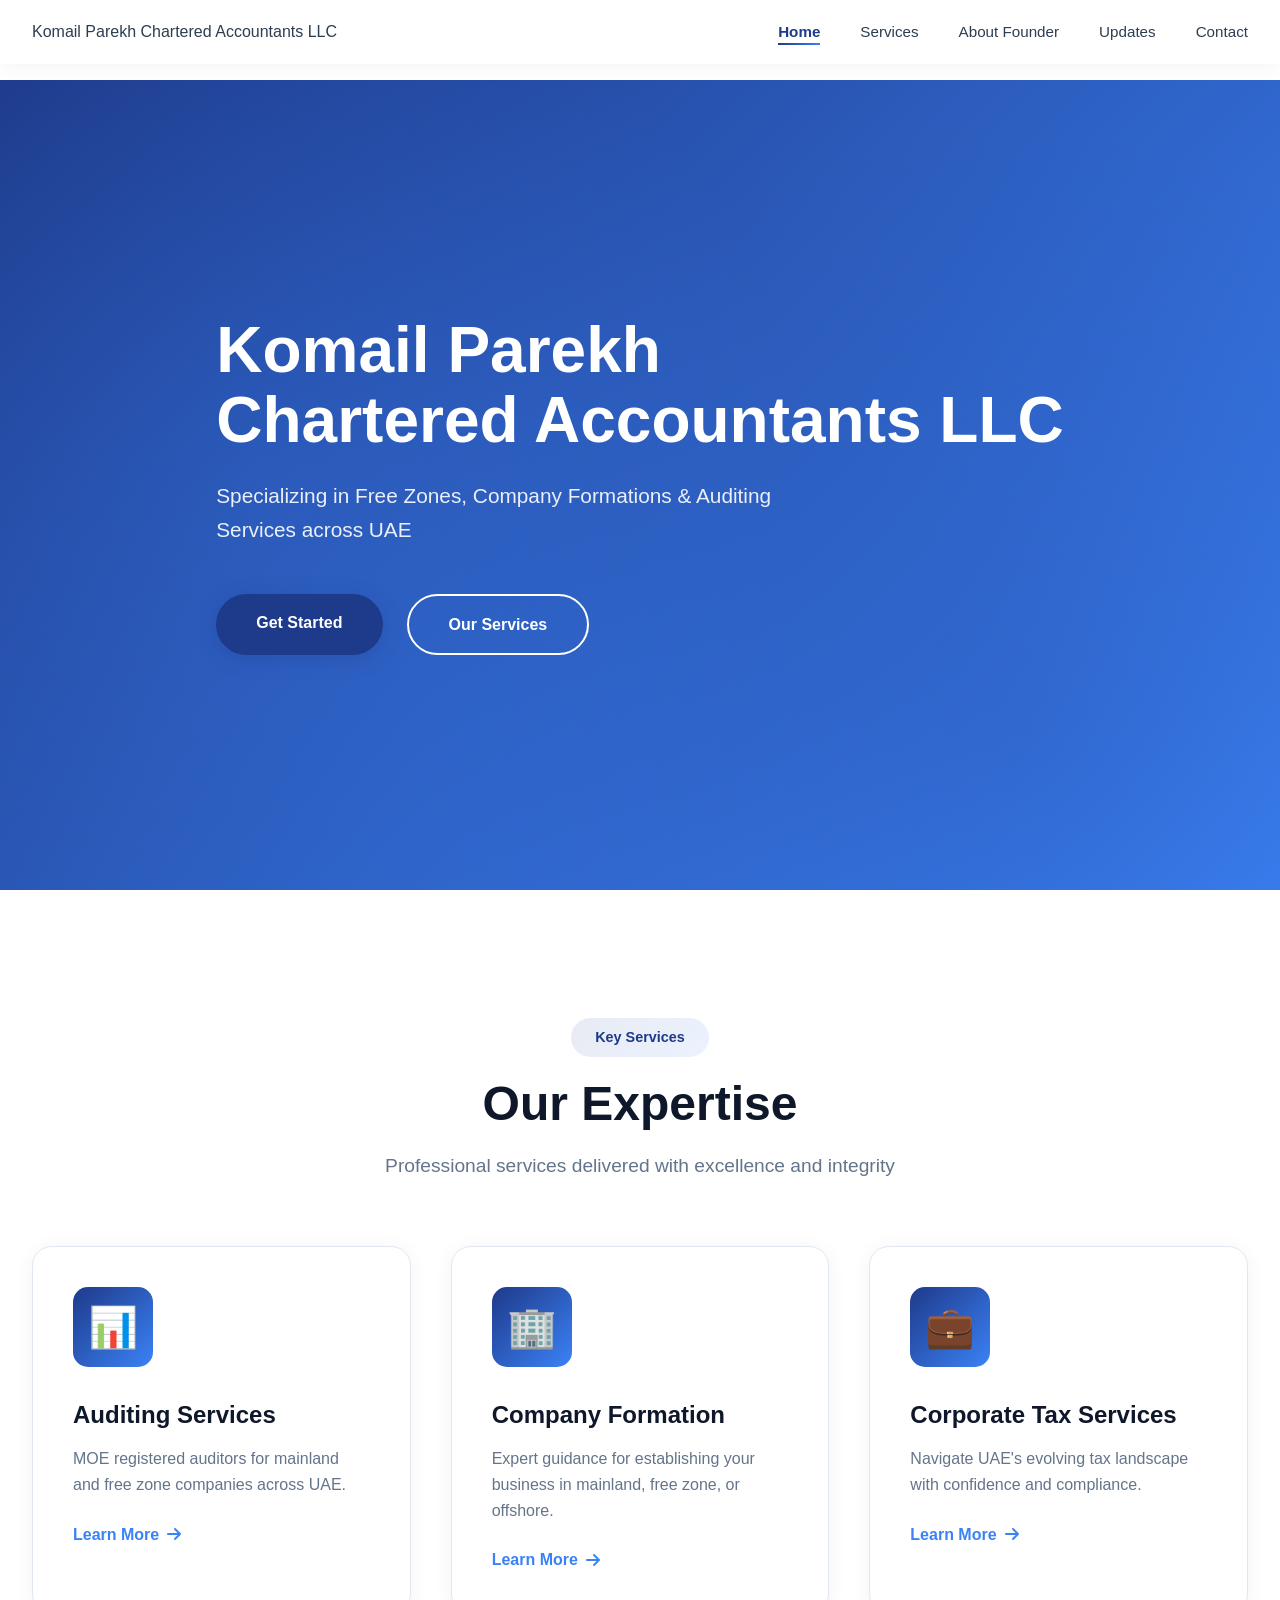
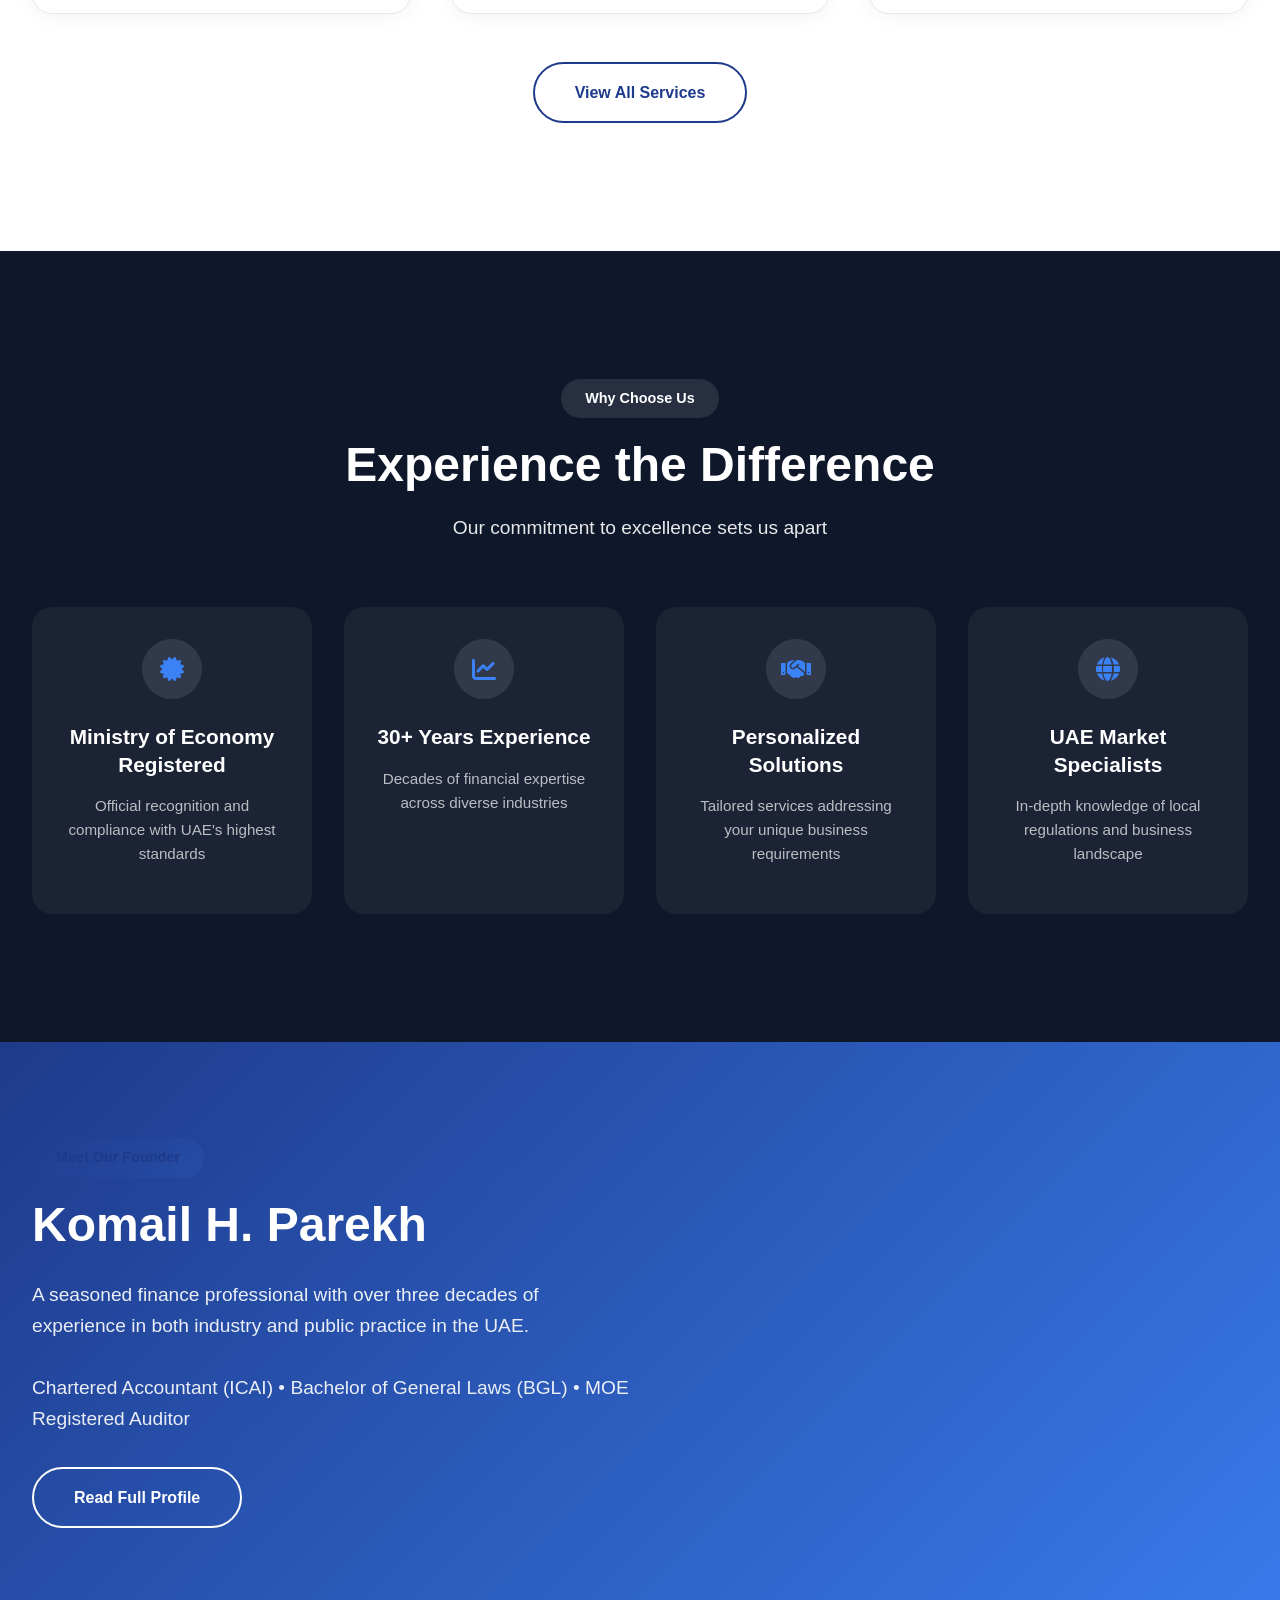
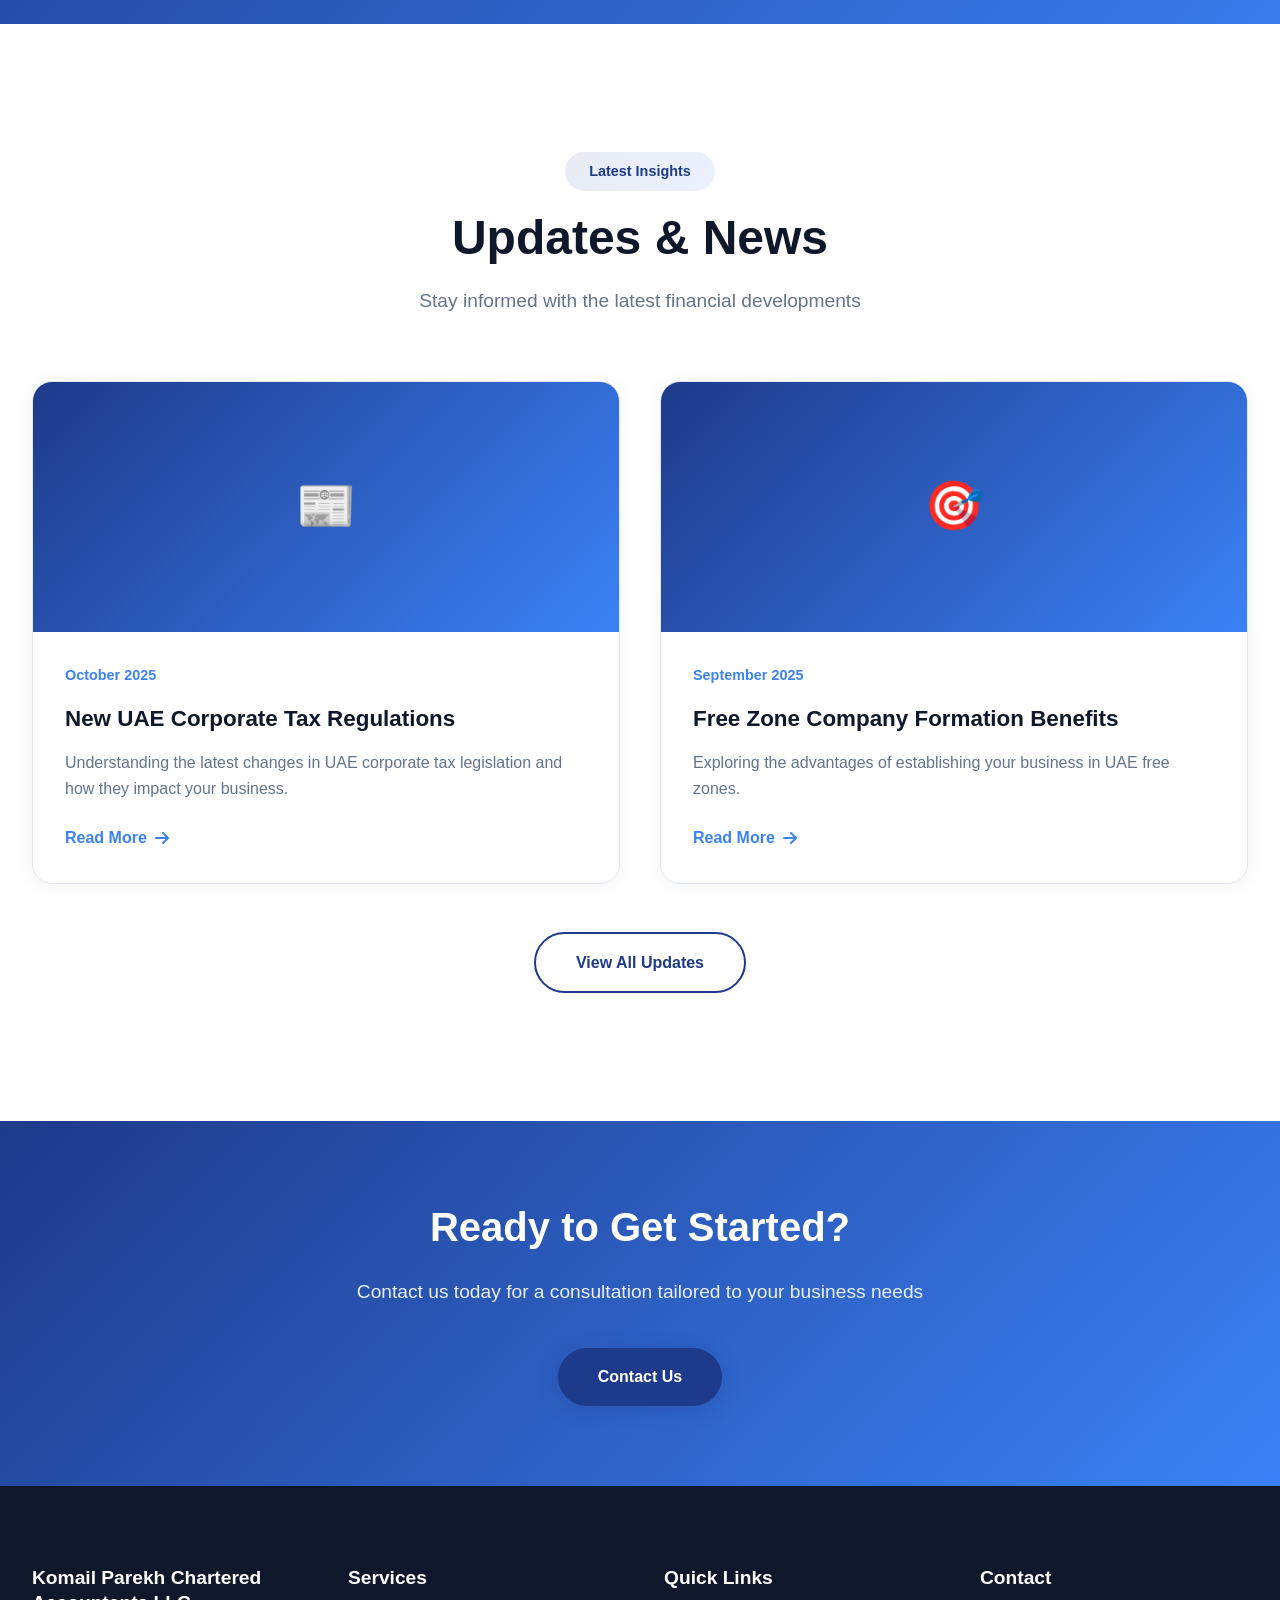
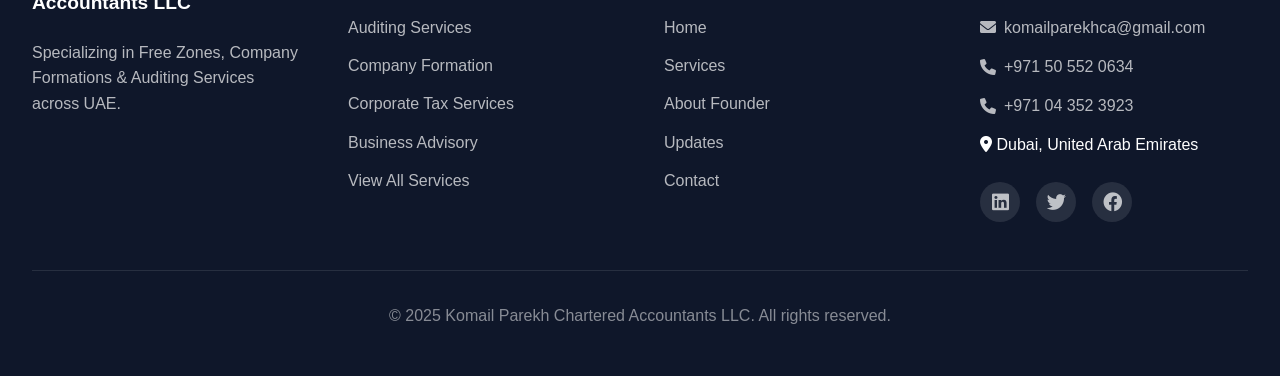
==== commit 1b21c558: "Fix HTML encoding issues in index.html The HTML document was updated to remove encoded characters an" ====
--- a/index.html
+++ b/index.html
@@ -30,7 +30,6 @@
     <!-- Hero Section -->
     <section class="hero" id="home">
         <div class="hero-content">
-            <div class="hero-badge">Chartered Accountants LLC</div>
             <h1>Komail Parekh<br>Chartered Accountants LLC</h1>
             <p>Specializing in Free Zones, Company Formations & Auditing Services across UAE</p>
             <div class="cta-buttons">
@@ -210,3 +209,4 @@
 </html>
 
 
+
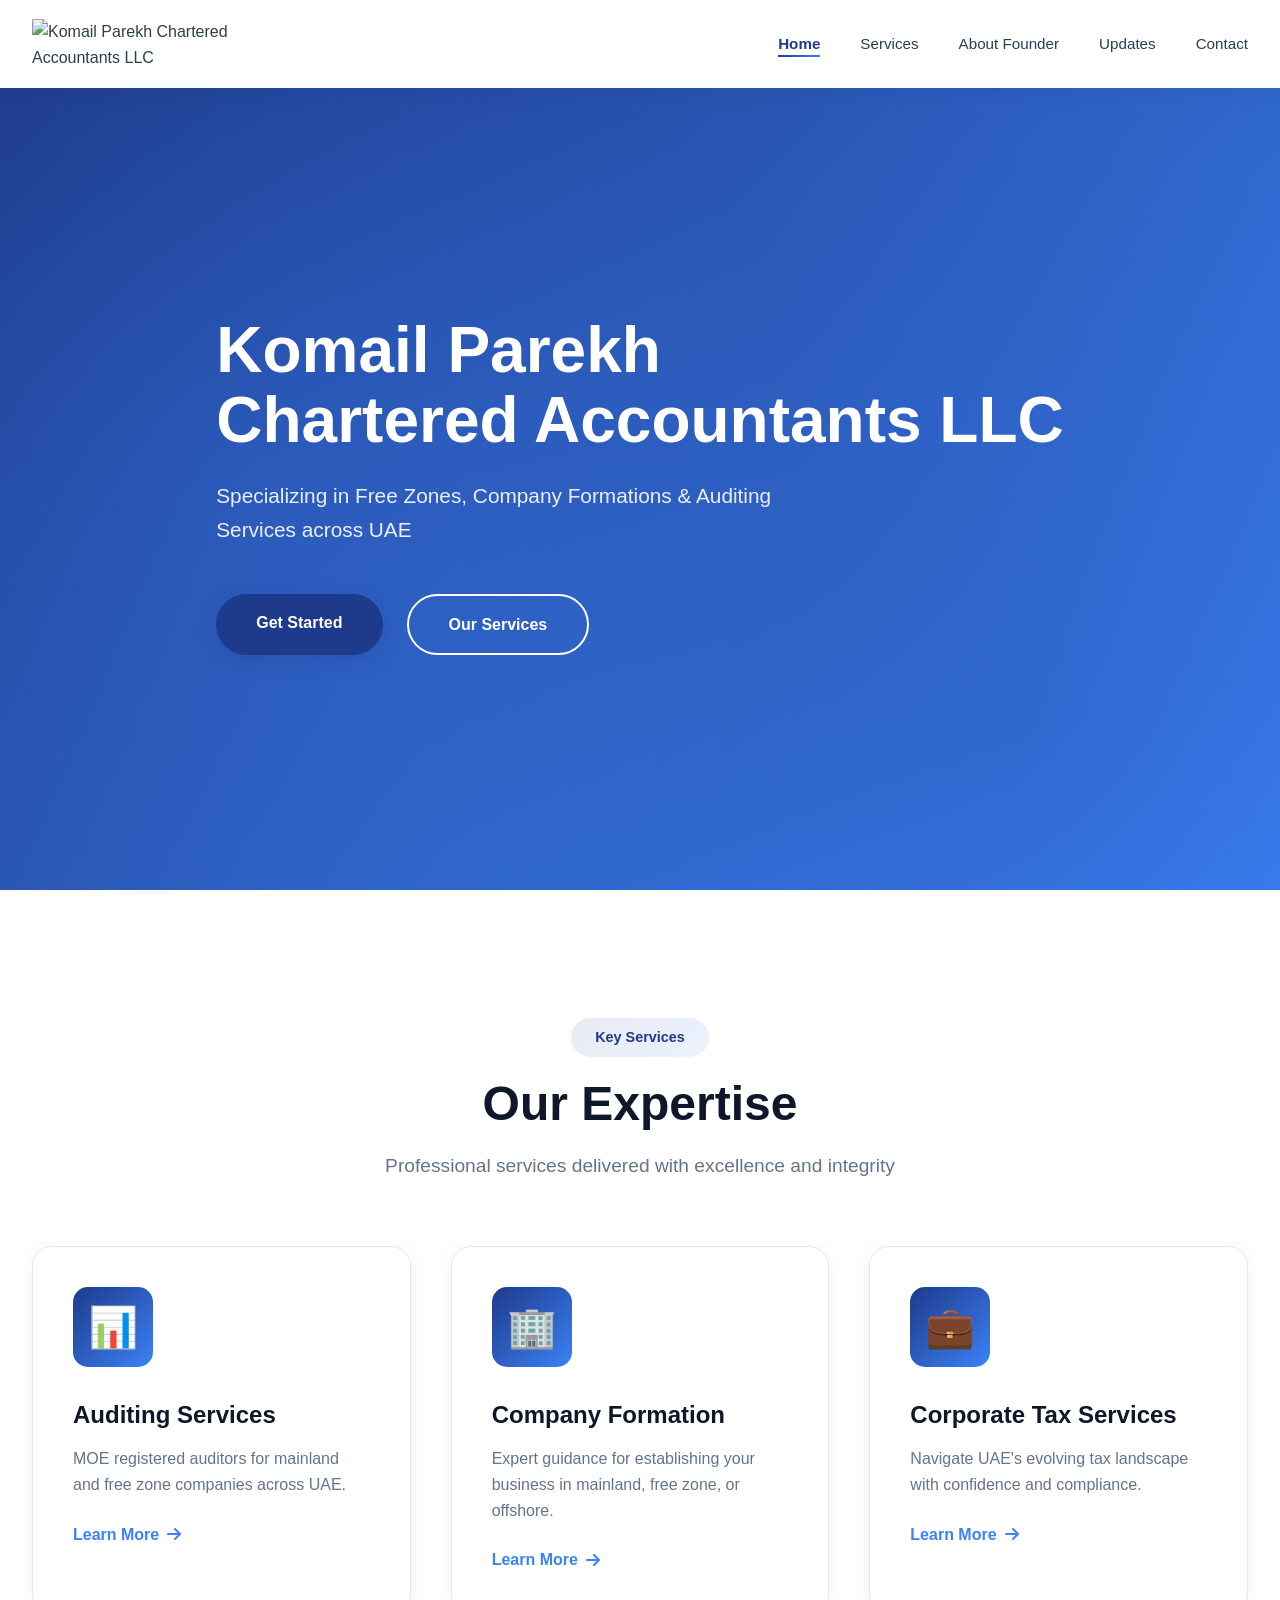
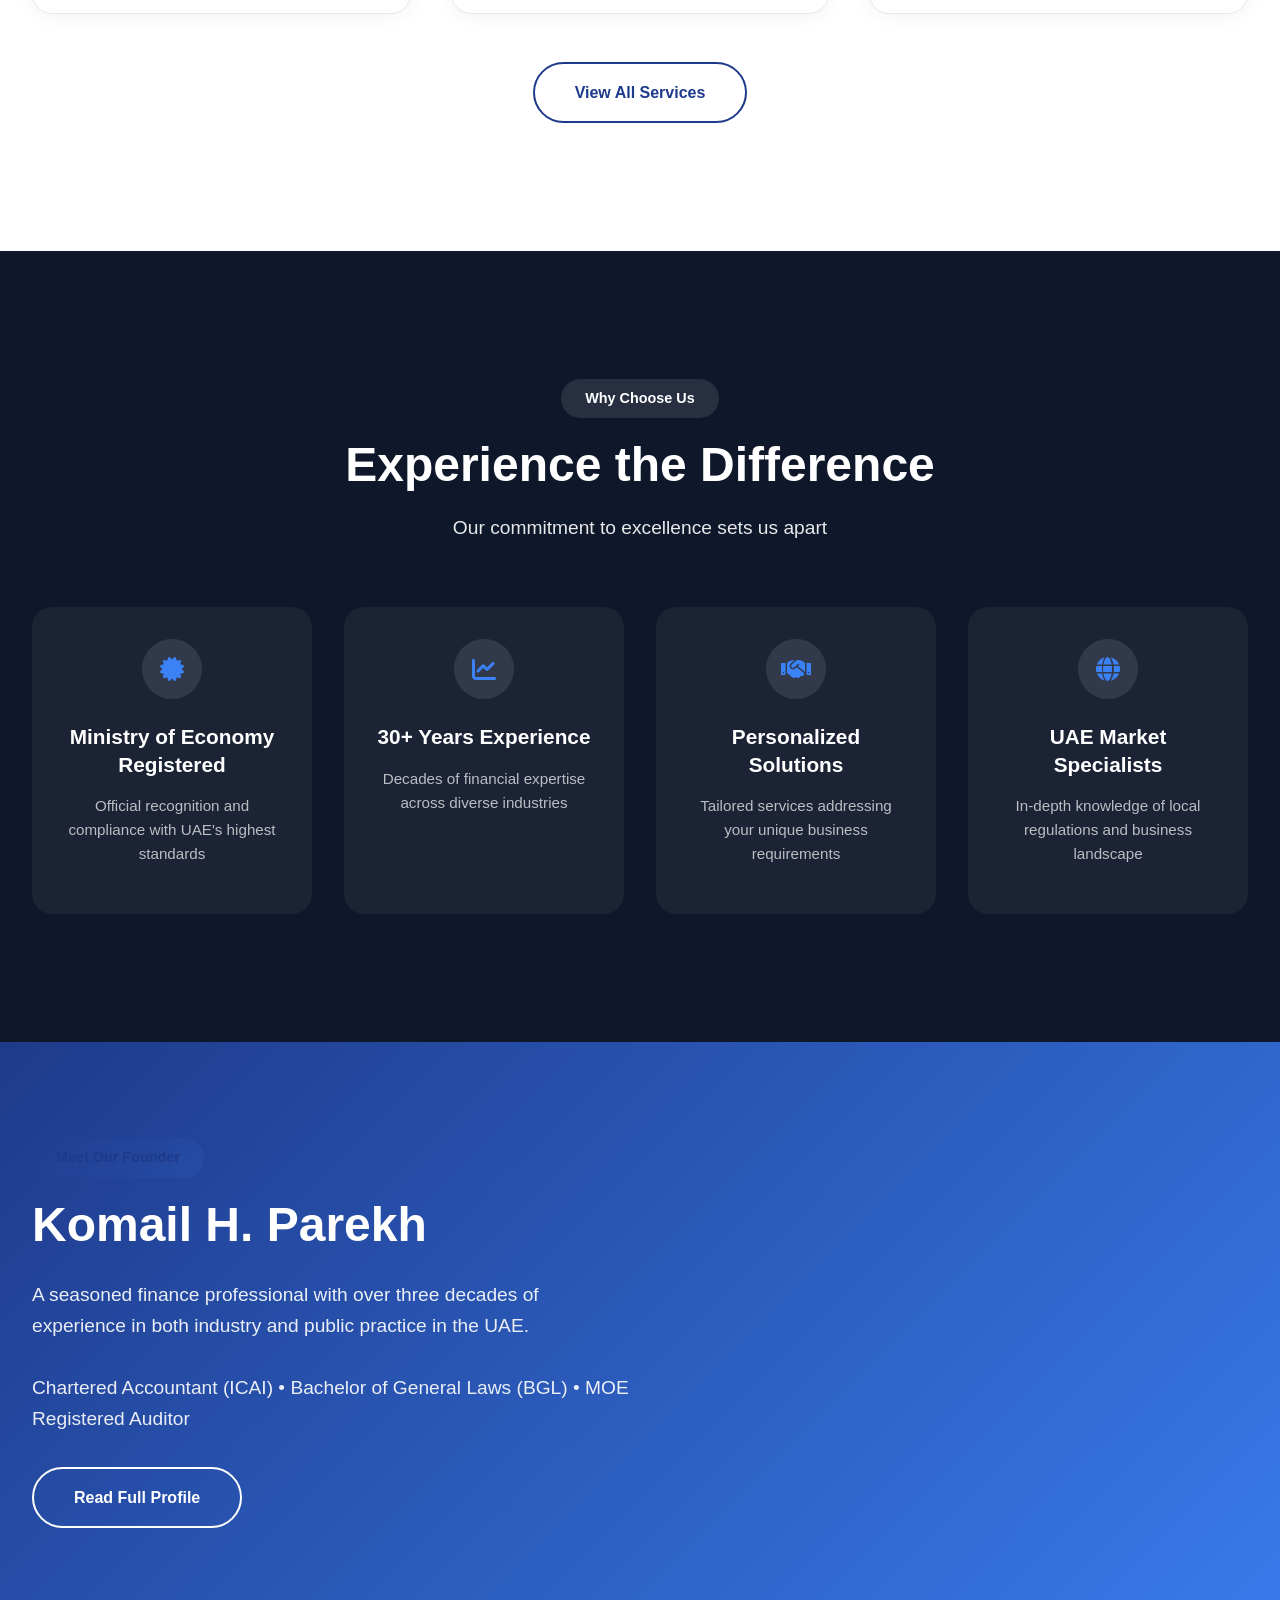
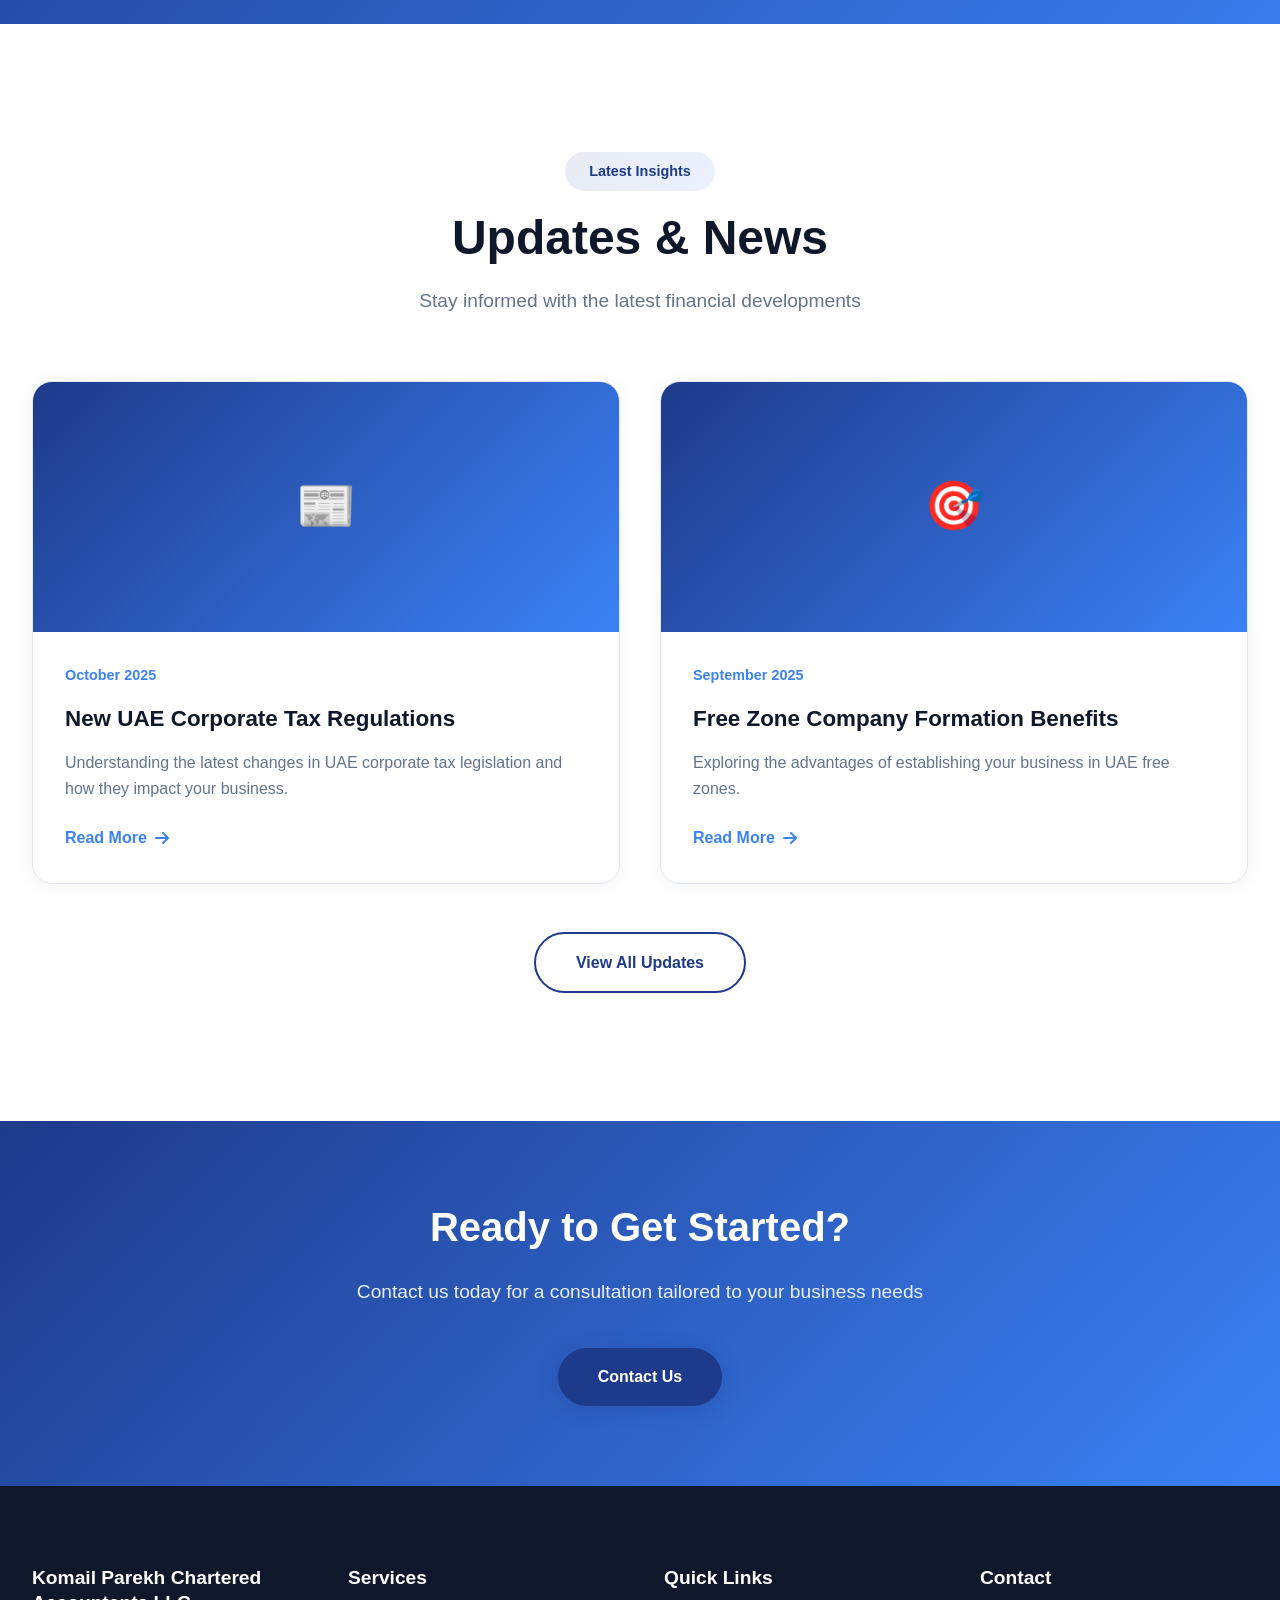
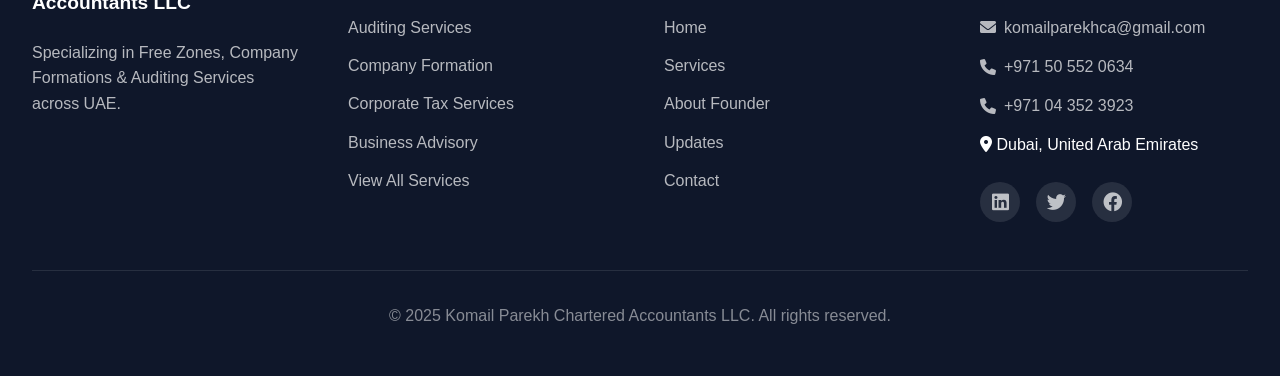
==== commit 8401cd48: "Update logo and enhance layout in index.html Updated the logo in the navigation bar and improved the" ====
--- a/index.html
+++ b/index.html
@@ -9,23 +9,25 @@
 </head>
 <body>
     <!-- Navigation -->
-    <nav id="navbar">
-        <div class="nav-container">
-            <div class="logo">Komail Parekh Chartered Accountants LLC</div>
-            <ul class="nav-links" id="navLinks">
-                <li><a href="index.html" class="active">Home</a></li>
-                <li><a href="services.html">Services</a></li>
-                <li><a href="about.html">About Founder</a></li>
-                <li><a href="updates.html">Updates</a></li>
-                <li><a href="contact.html">Contact</a></li>
-            </ul>
-            <div class="hamburger" id="hamburger">
-                <div class="bar"></div>
-                <div class="bar"></div>
-                <div class="bar"></div>
-            </div>
-        </div>
-    </nav>
+   <nav id="navbar">
+    <div class="nav-container">
+        <div class="logo">
+            <img src="images/komail-parekh-logo.png" alt="Komail Parekh Chartered Accountants LLC">
+        </div>
+        <ul class="nav-links" id="navLinks">
+            <li><a href="index.html" class="active">Home</a></li>
+            <li><a href="services.html">Services</a></li>
+            <li><a href="about.html">About Founder</a></li>
+            <li><a href="updates.html">Updates</a></li>
+            <li><a href="contact.html">Contact</a></li>
+        </ul>
+        <div class="hamburger" id="hamburger">
+            <div class="bar"></div>
+            <div class="bar"></div>
+            <div class="bar"></div>
+        </div>
+    </div>
+</nav>
 
     <!-- Hero Section -->
     <section class="hero" id="home">
@@ -210,3 +212,4 @@
 
 
 
+
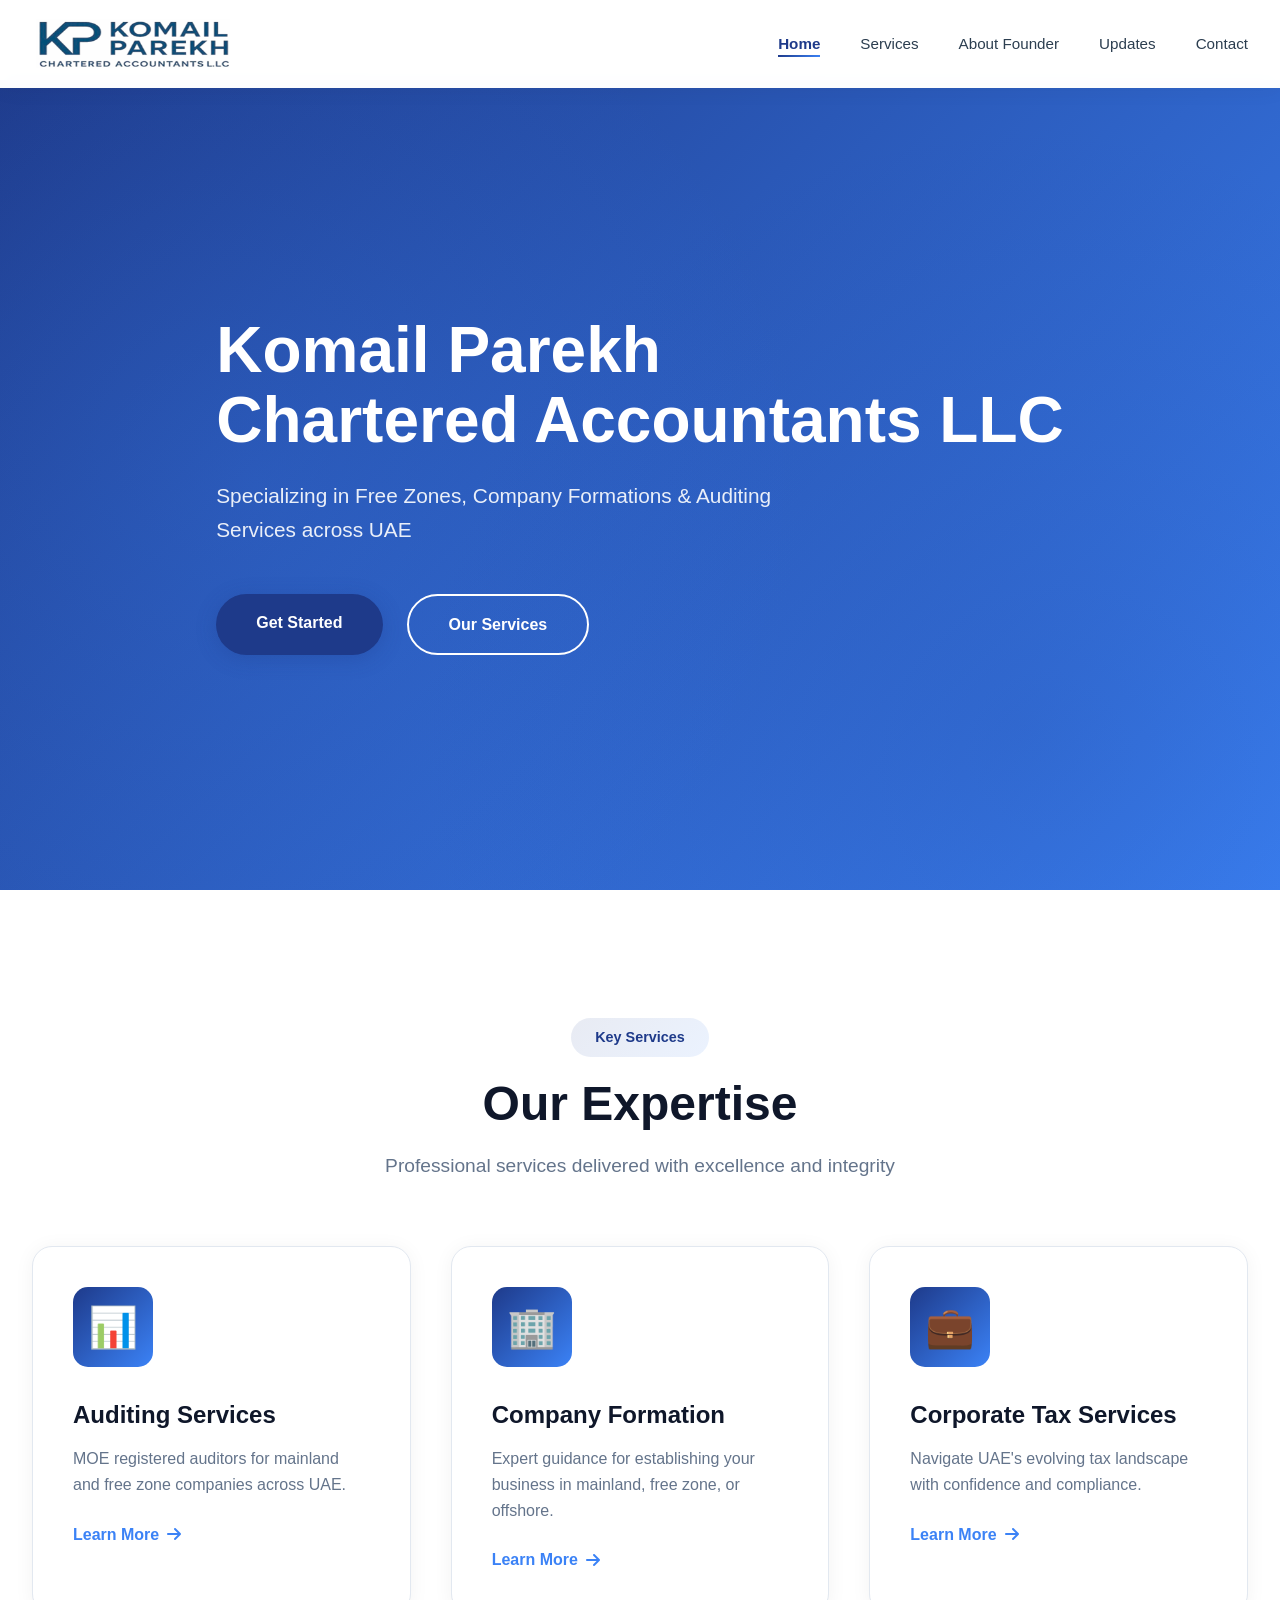
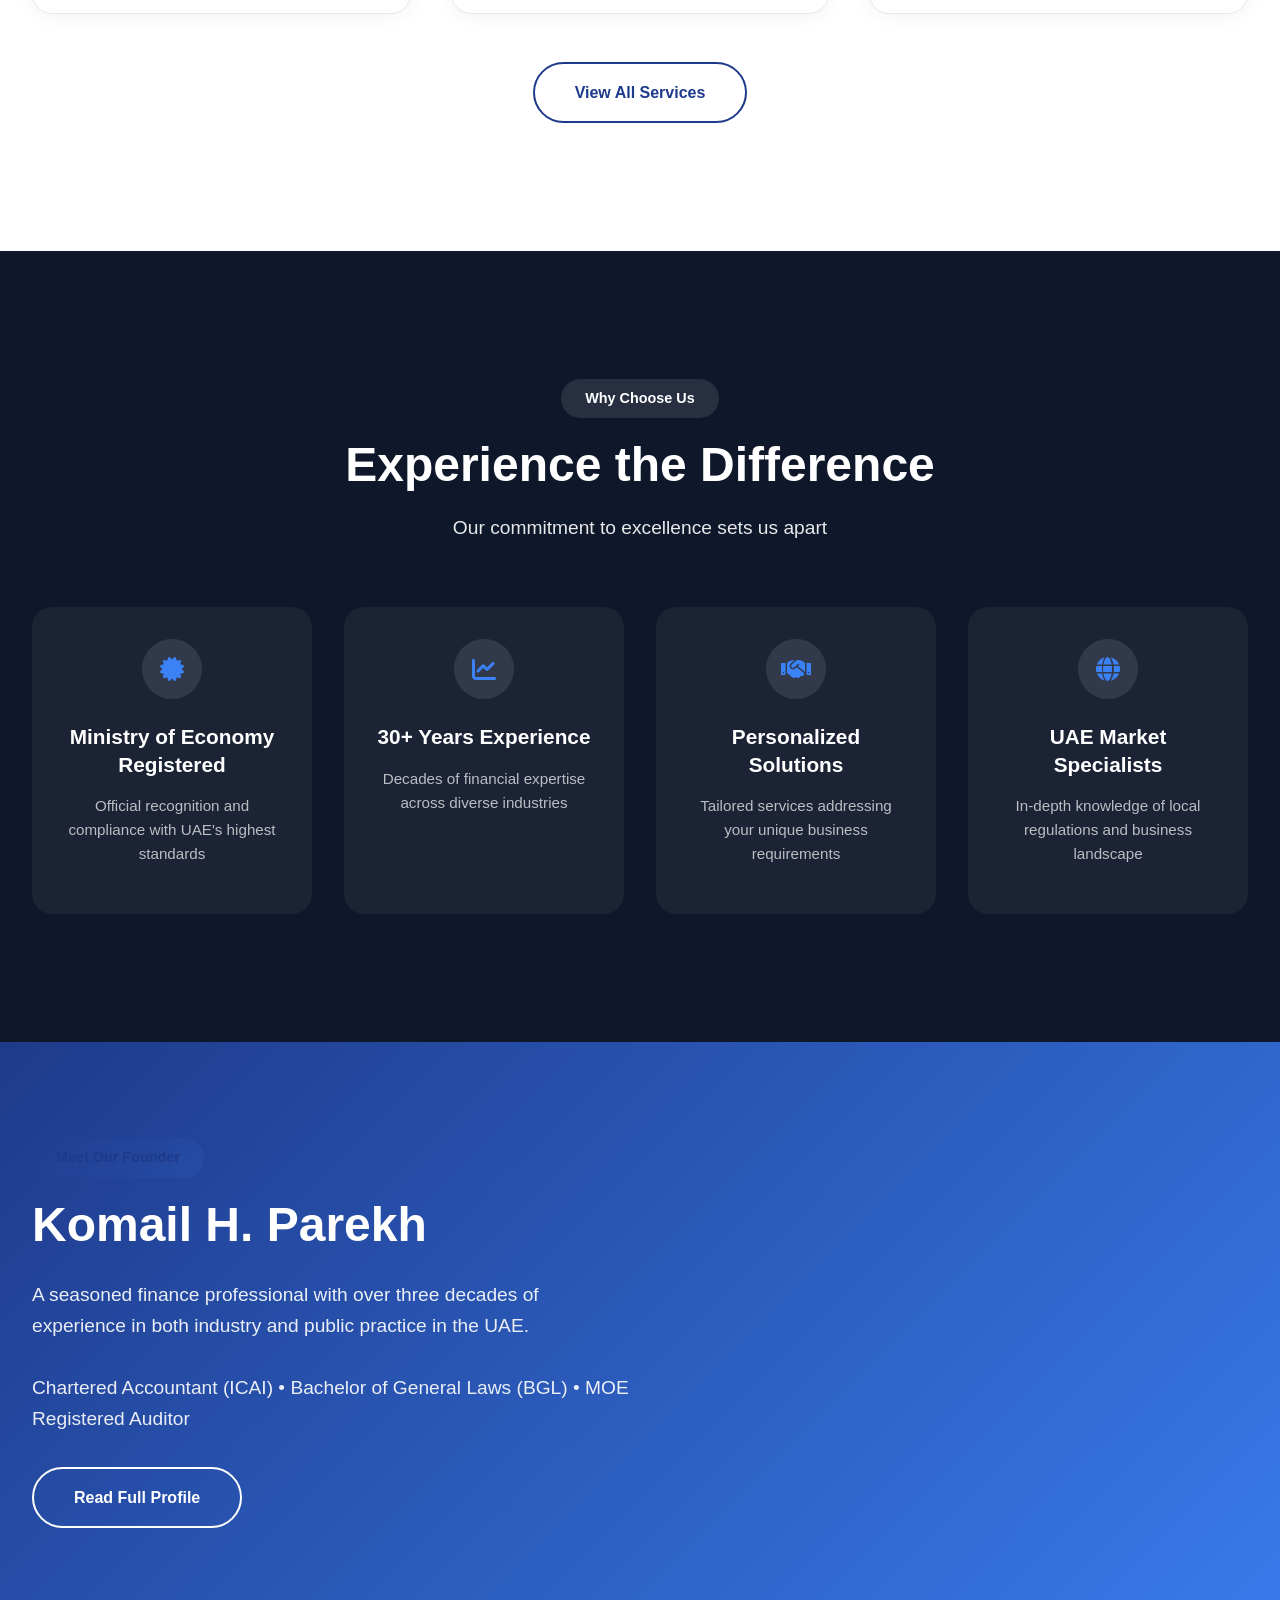
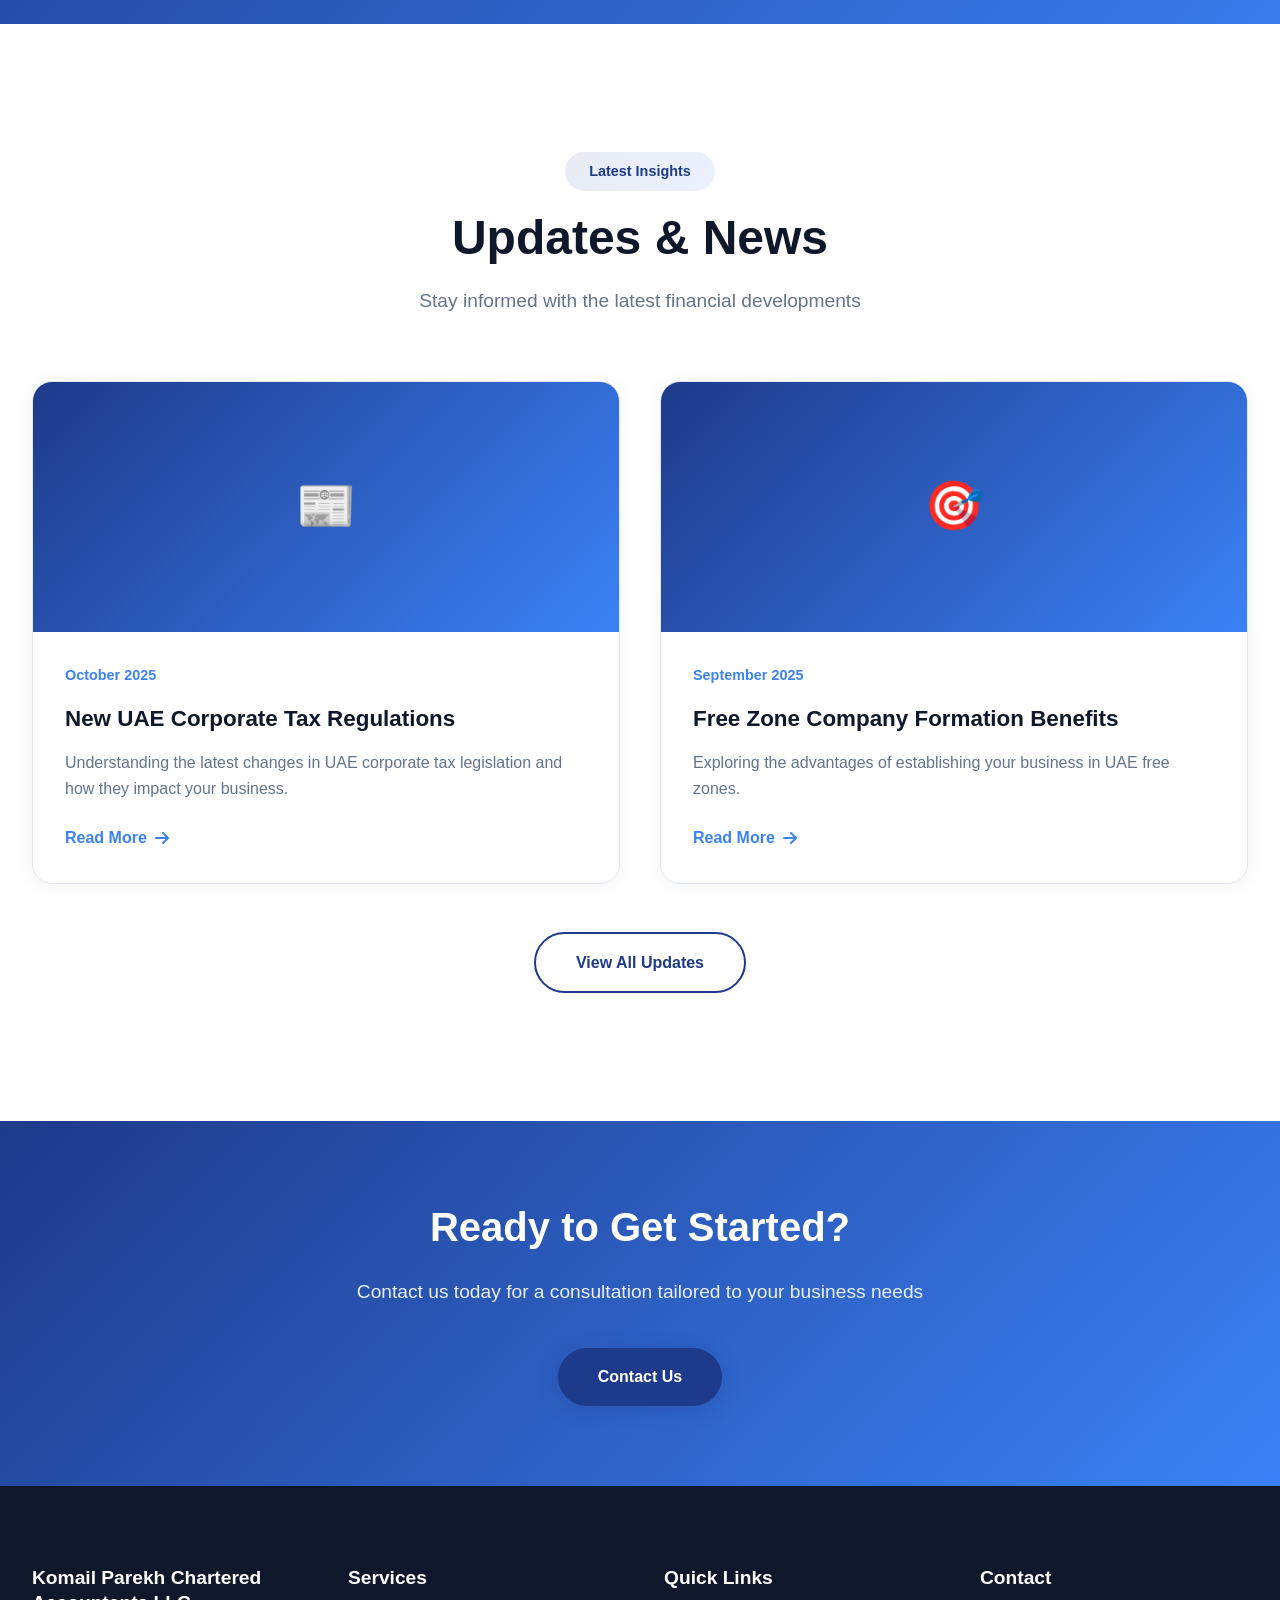
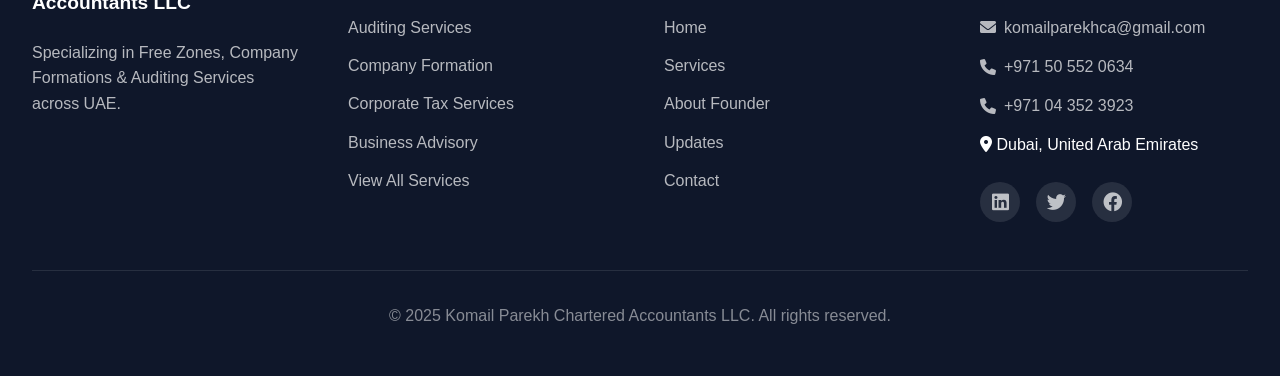
==== commit cac70d57: "Change logo image from JPEG to PNG format Updated logo image source from logo.jpeg to logo.png." ====
--- a/index.html
+++ b/index.html
@@ -12,7 +12,7 @@
    <nav id="navbar">
     <div class="nav-container">
         <div class="logo">
-            <img src="images/komail-parekh-logo.png" alt="Komail Parekh Chartered Accountants LLC">
+            <img src="images/logo.png" alt="Komail Parekh Chartered Accountants LLC">
         </div>
         <ul class="nav-links" id="navLinks">
             <li><a href="index.html" class="active">Home</a></li>
@@ -213,3 +213,5 @@
 
 
 
+
+
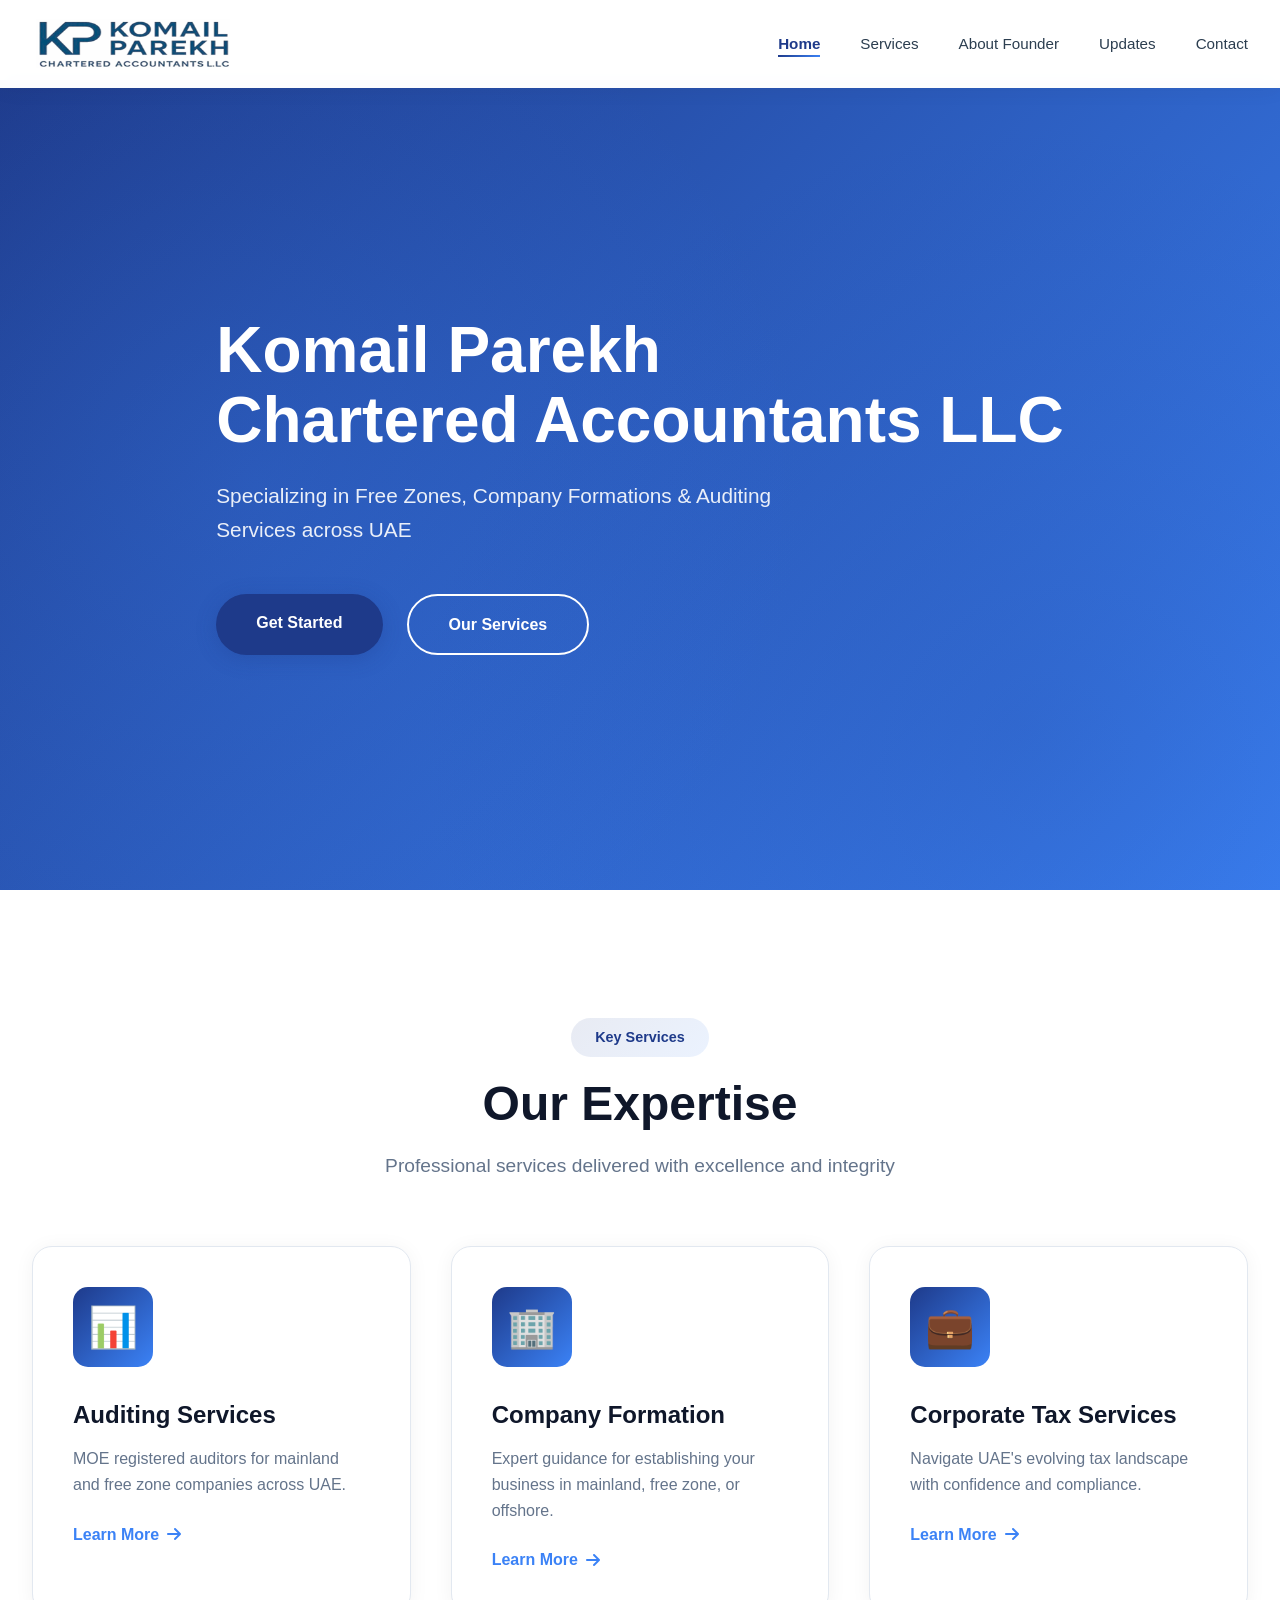
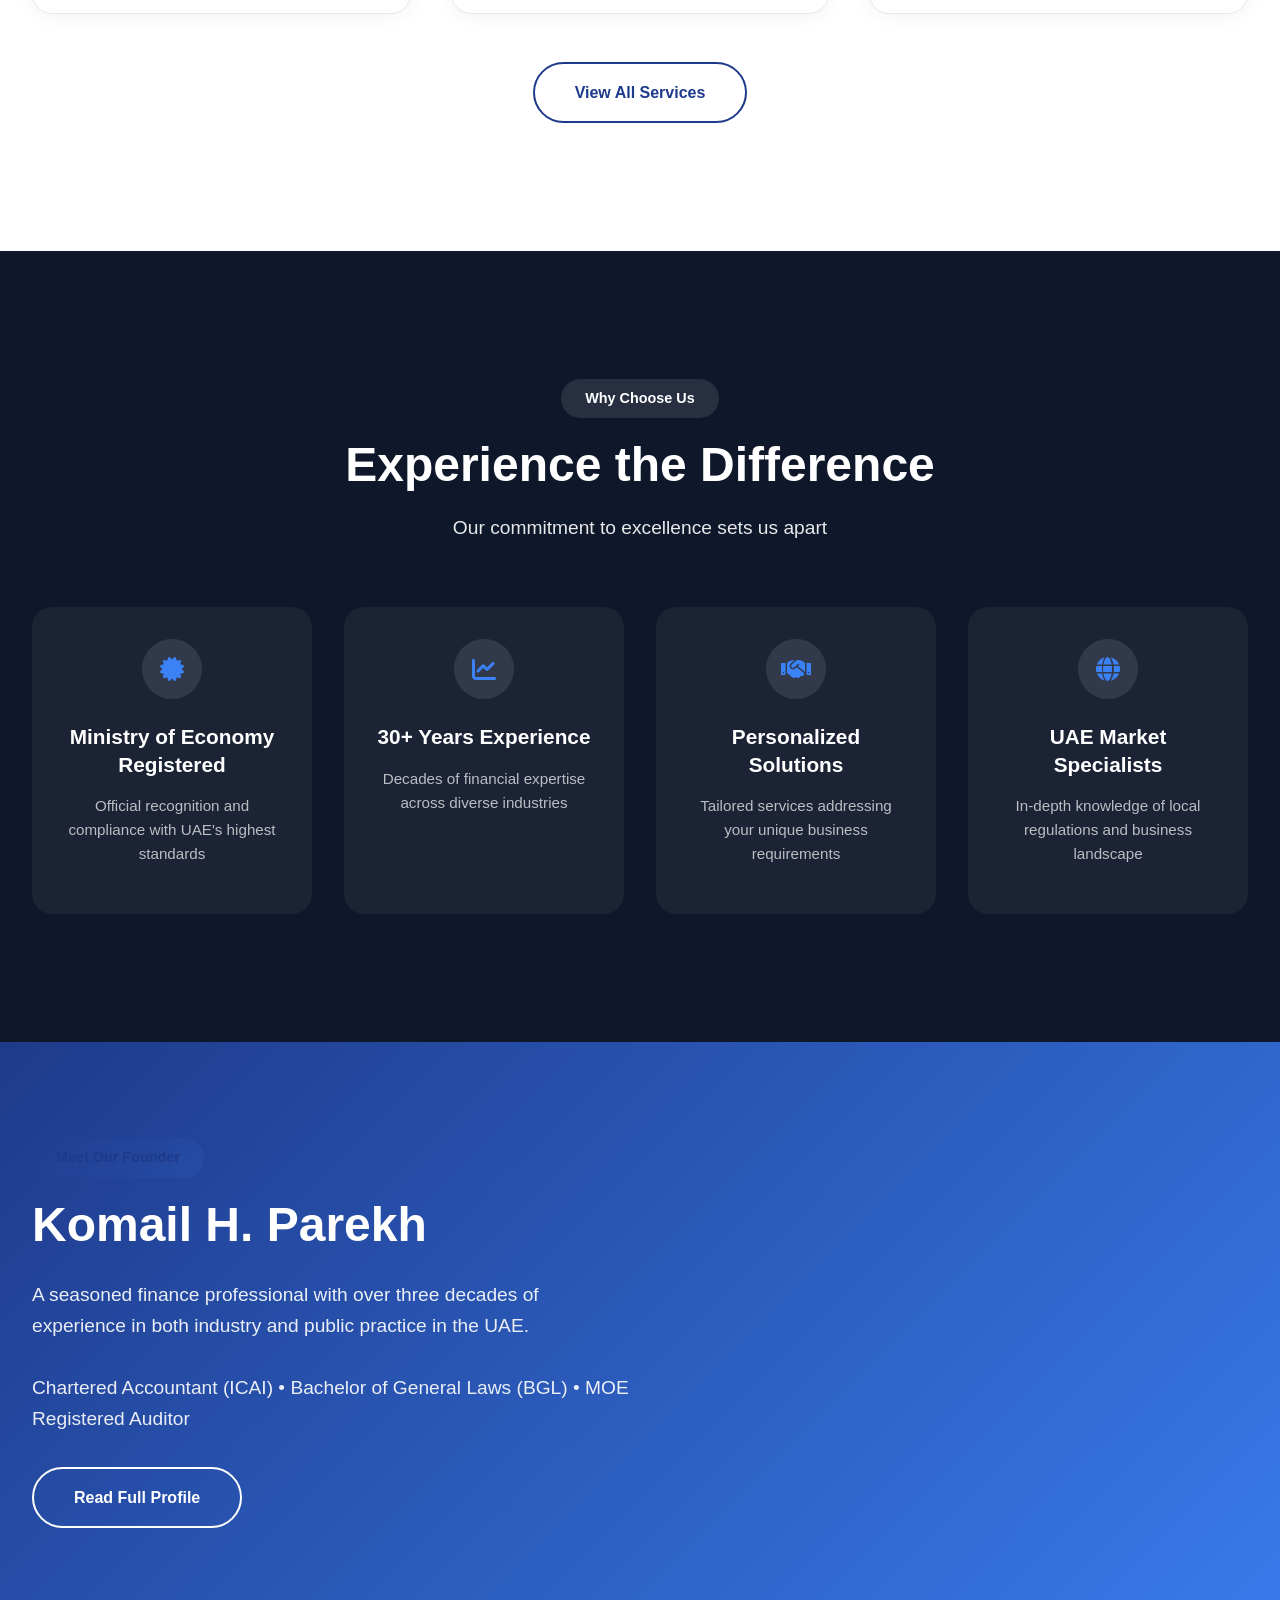
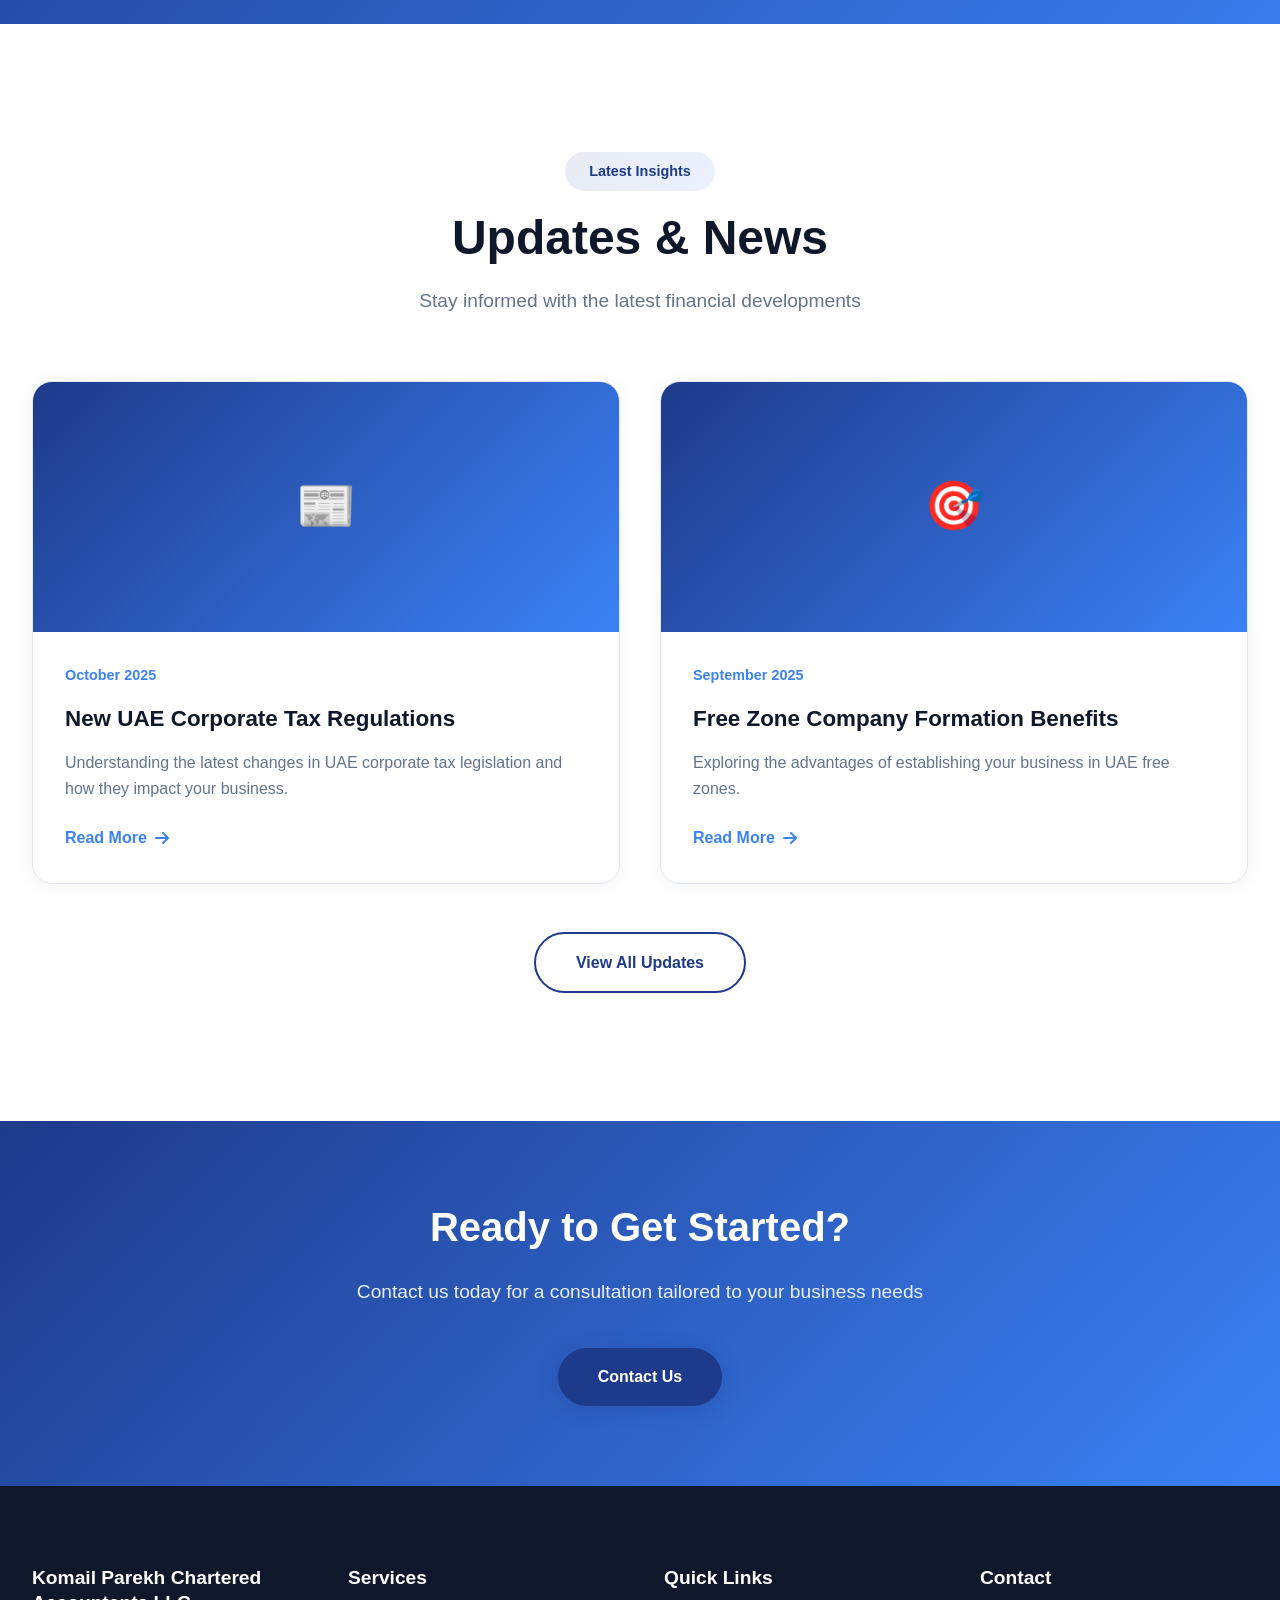
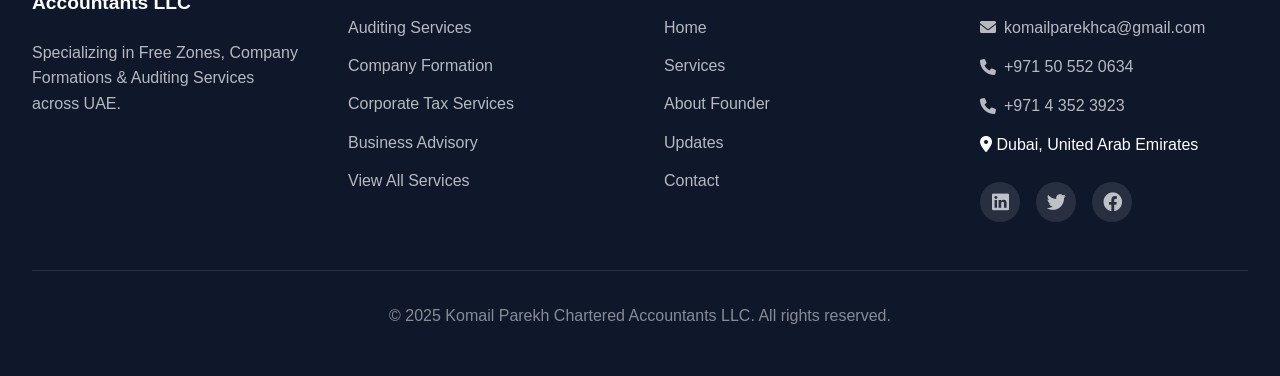
==== commit 012fa893: "Restore index.html content Restored the original content of index.html after it was removed." ====
--- a/index.html
+++ b/index.html
@@ -190,7 +190,7 @@
                 <ul>
                     <li><a href="mailto:info@komailparekh.com"><i class="fas fa-envelope"></i> komailparekhca@gmail.com</a></li>
                     <li><a href="tel:+971"><i class="fas fa-phone"></i> +971 50 552 0634</a></li>
-                    <li><a href="tel:+971"><i class="fas fa-phone"></i> +971 04 352 3923</a></li>
+                    <li><a href="tel:+971"><i class="fas fa-phone"></i> +971 4 352 3923</a></li>
                     <li><i class="fas fa-map-marker-alt"></i> Dubai, United Arab Emirates</li>
                 </ul>
                 <div class="social-icons">
@@ -215,3 +215,5 @@
 
 
 
+
+
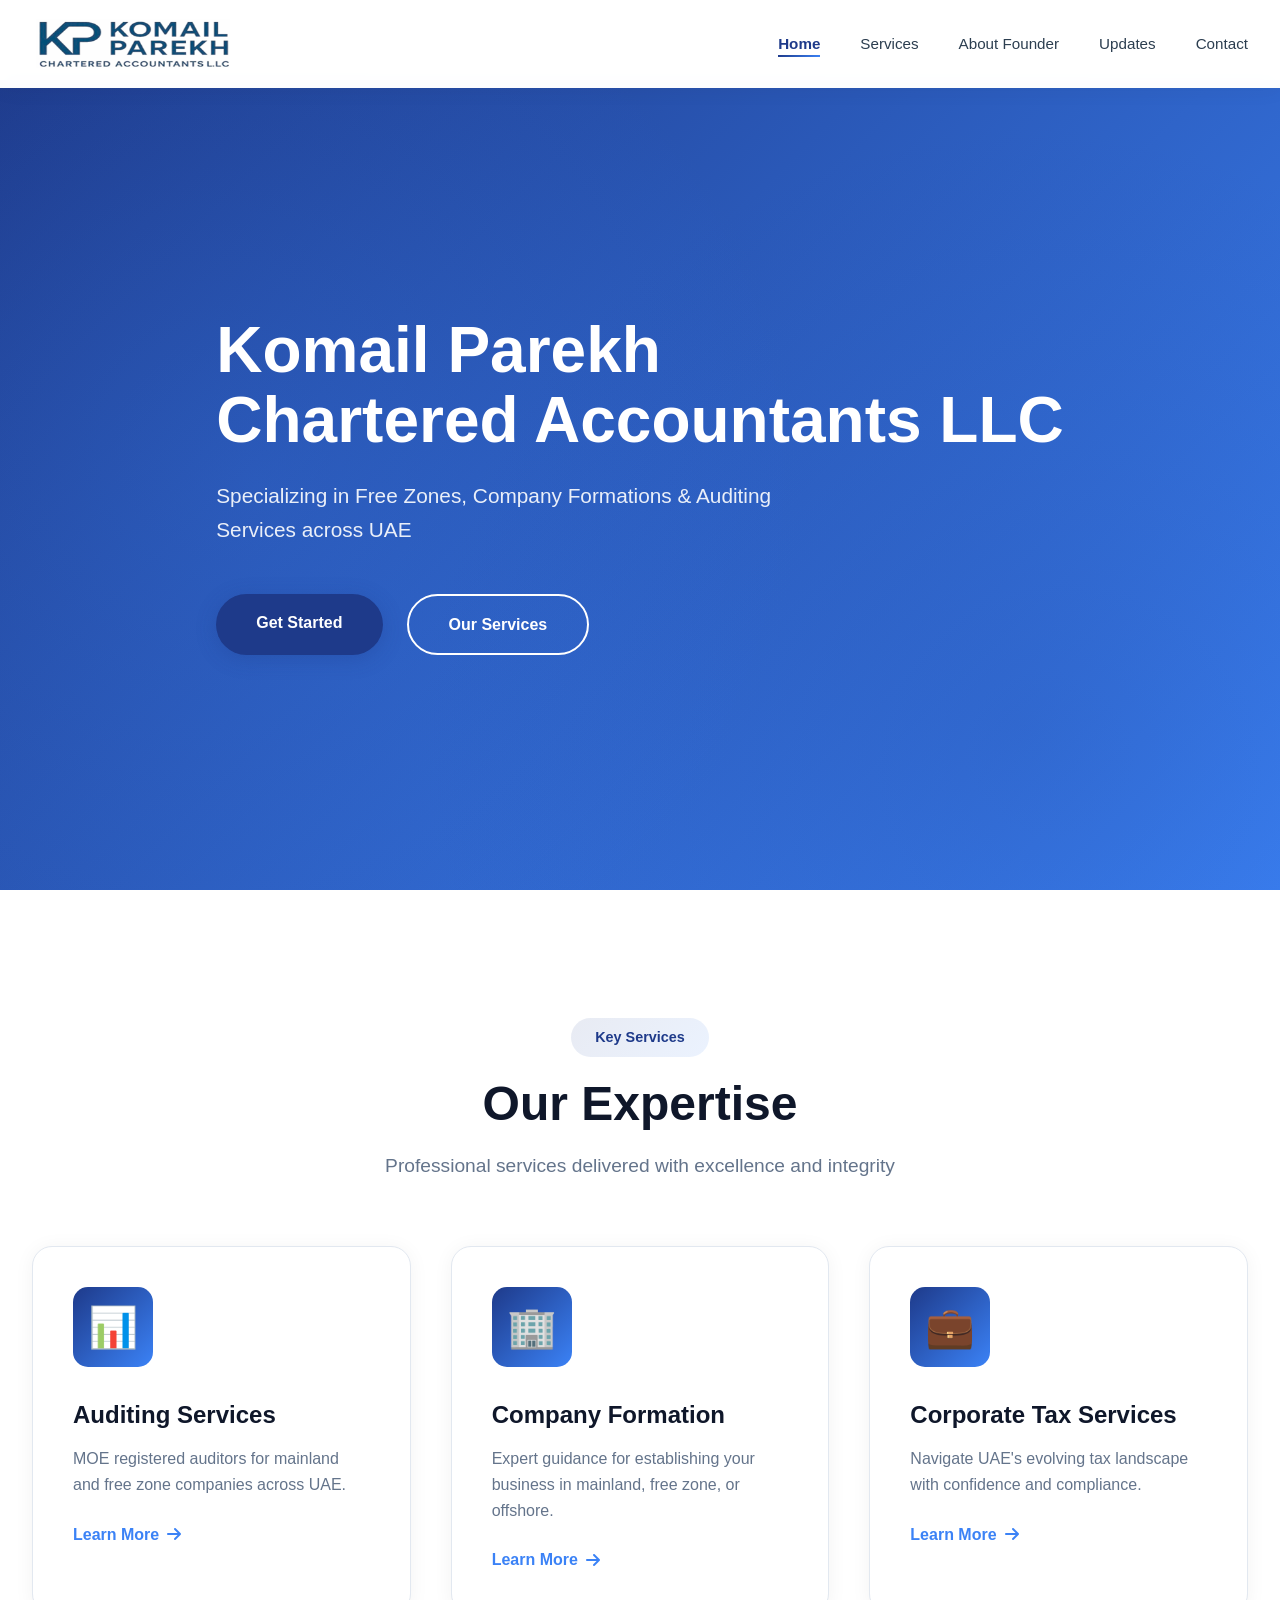
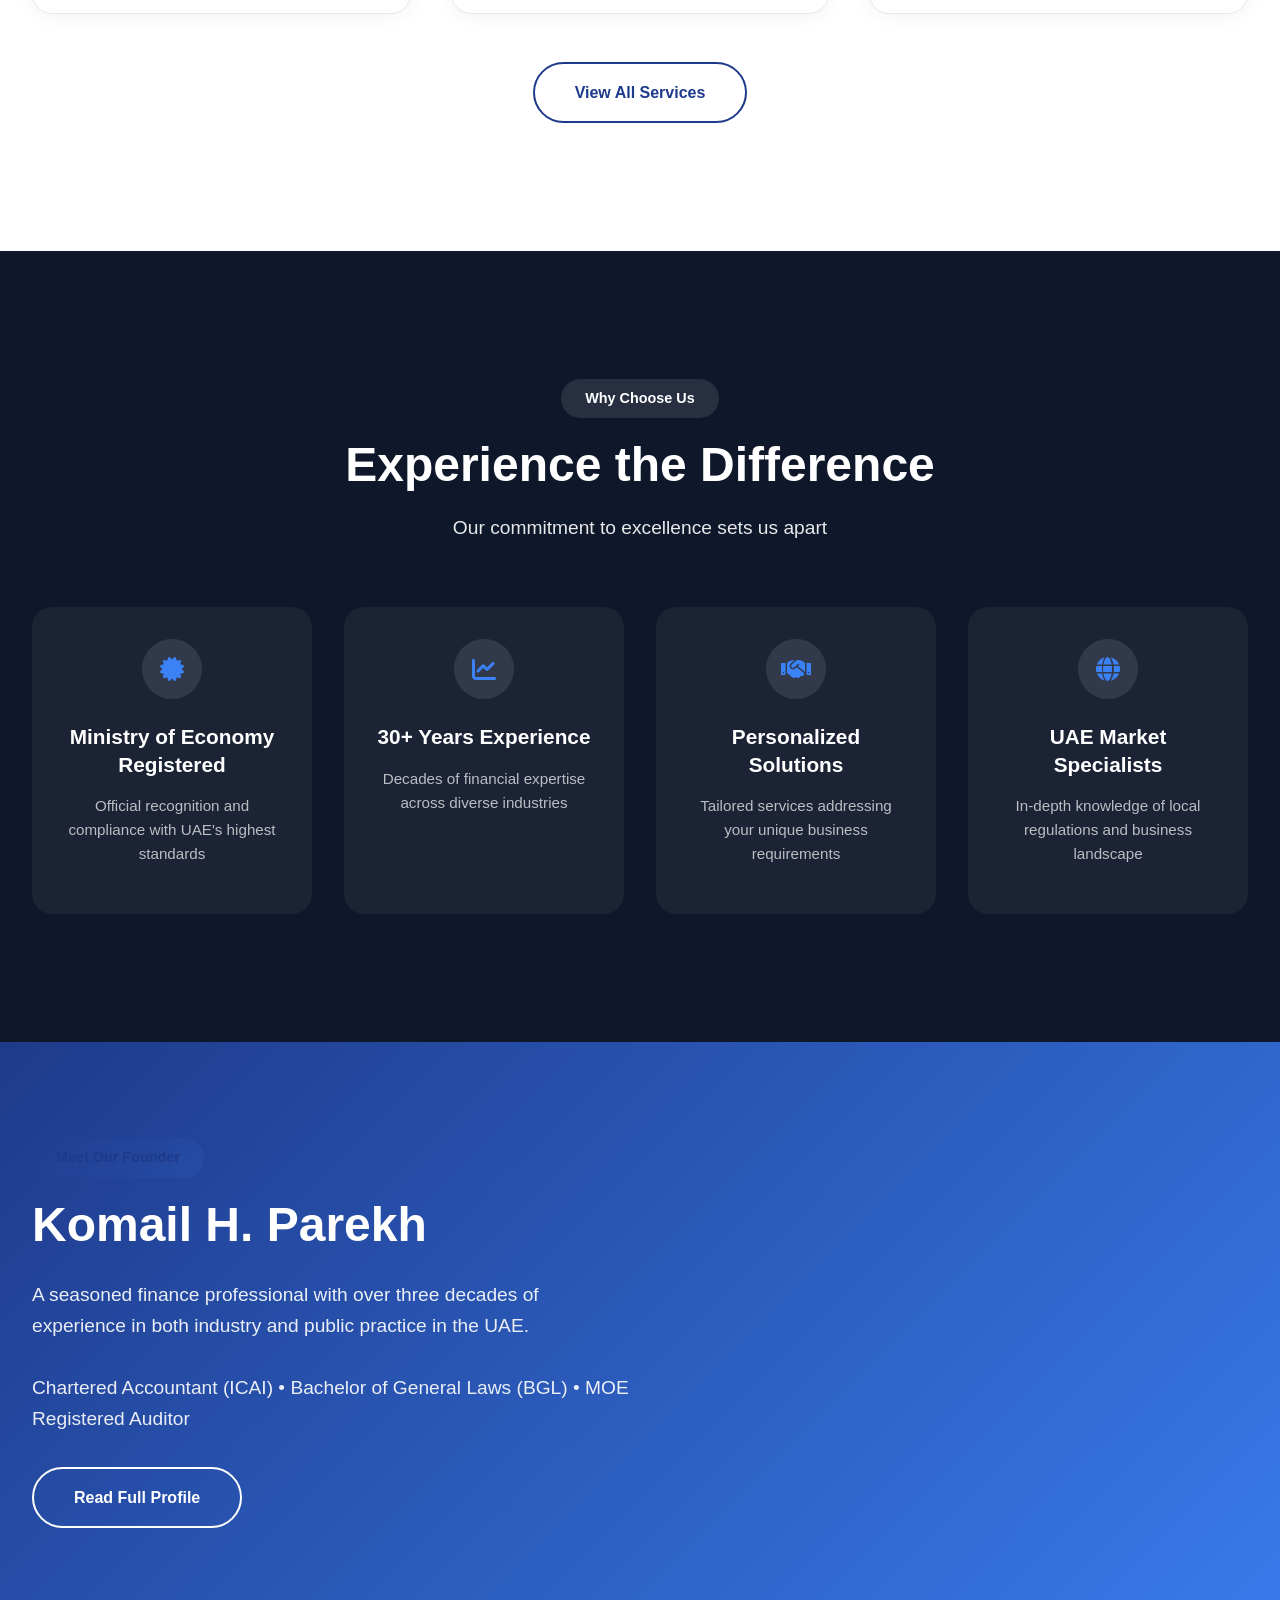
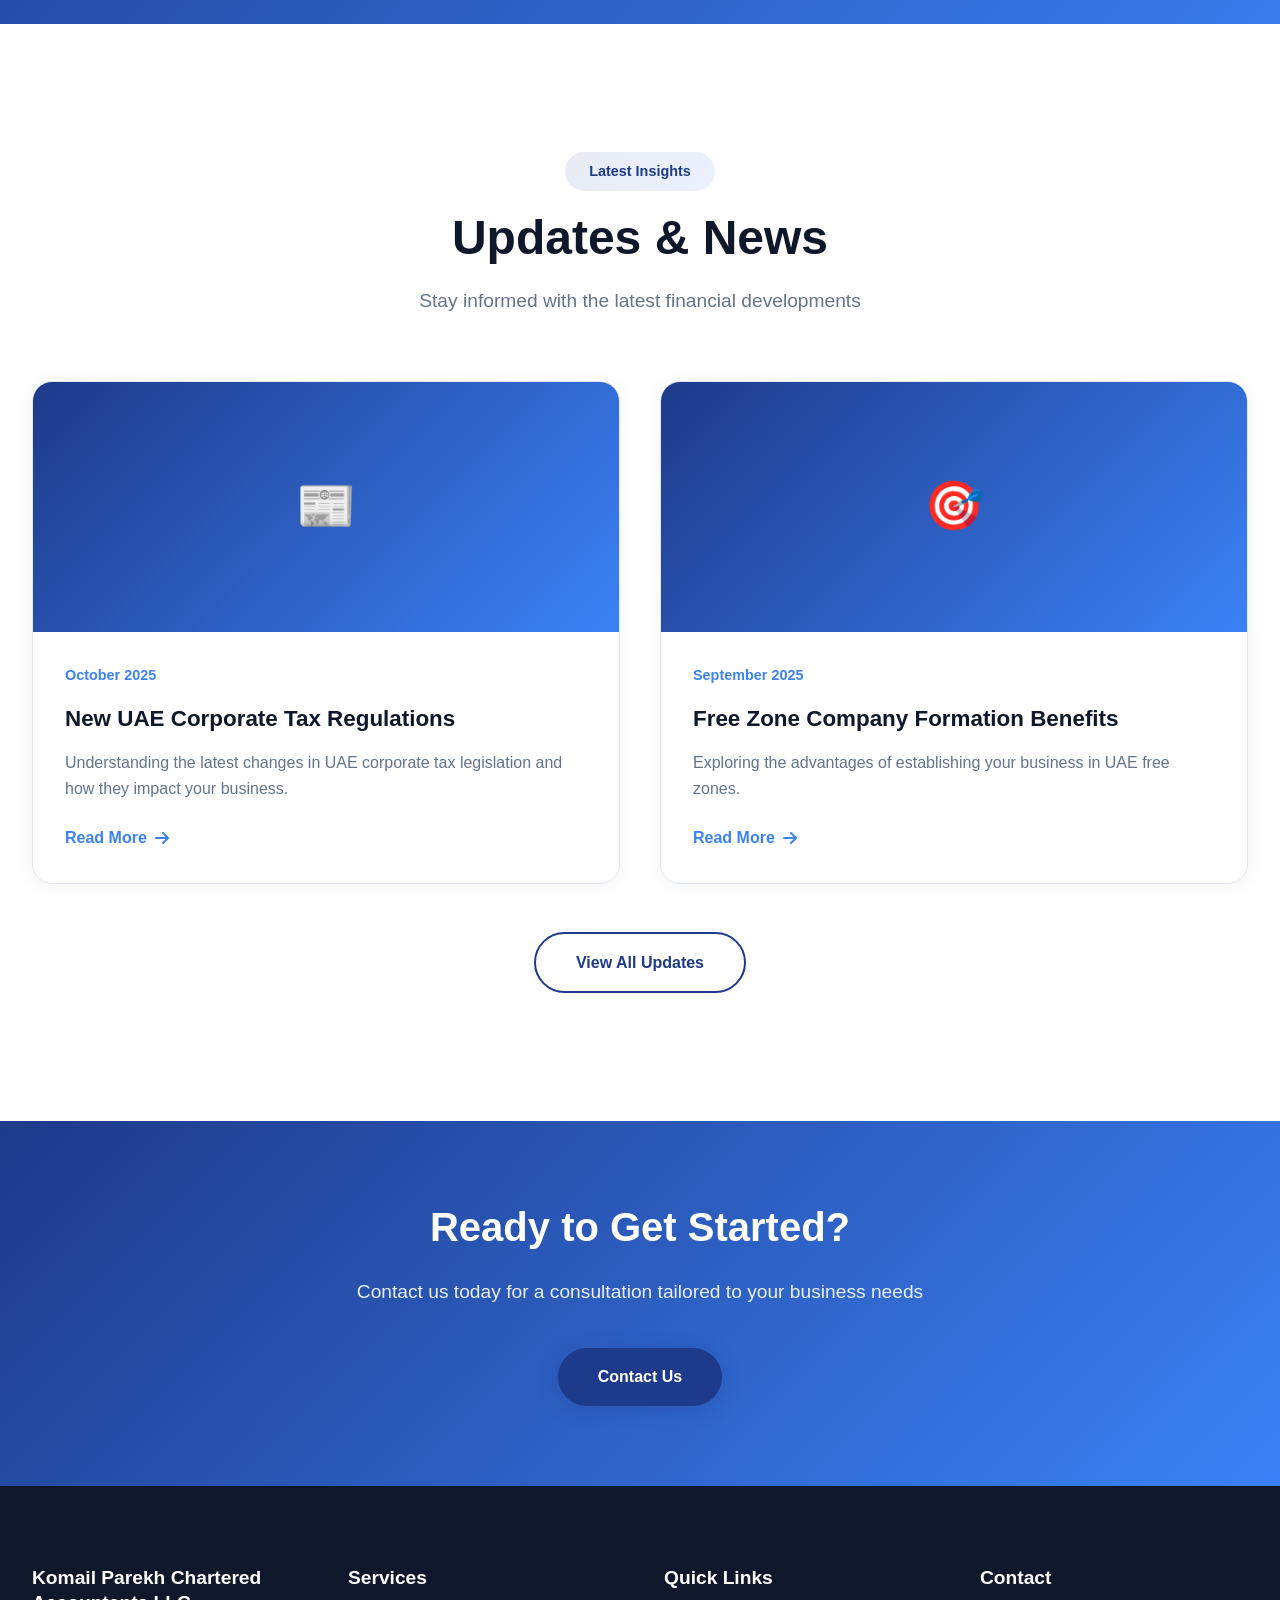
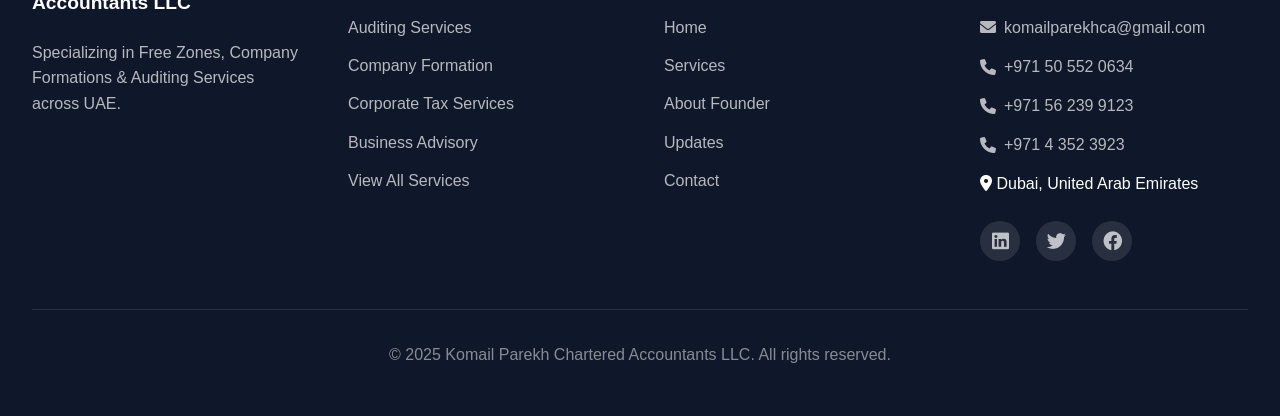
==== commit c6366925: "Fix HTML formatting issues in index.html" ====
--- a/index.html
+++ b/index.html
@@ -188,8 +188,9 @@
             <div class="footer-section">
                 <h3>Contact</h3>
                 <ul>
-                    <li><a href="mailto:info@komailparekh.com"><i class="fas fa-envelope"></i> komailparekhca@gmail.com</a></li>
+                 <li><a href="mailto:info@komailparekh.com"><i class="fas fa-envelope"></i> komailparekhca@gmail.com</a></li>
                     <li><a href="tel:+971"><i class="fas fa-phone"></i> +971 50 552 0634</a></li>
+                     <li><a href="tel:+971"><i class="fas fa-phone"></i> +971 56 239 9123</a></li>
                     <li><a href="tel:+971"><i class="fas fa-phone"></i> +971 4 352 3923</a></li>
                     <li><i class="fas fa-map-marker-alt"></i> Dubai, United Arab Emirates</li>
                 </ul>
@@ -217,3 +218,4 @@
 
 
 
+
